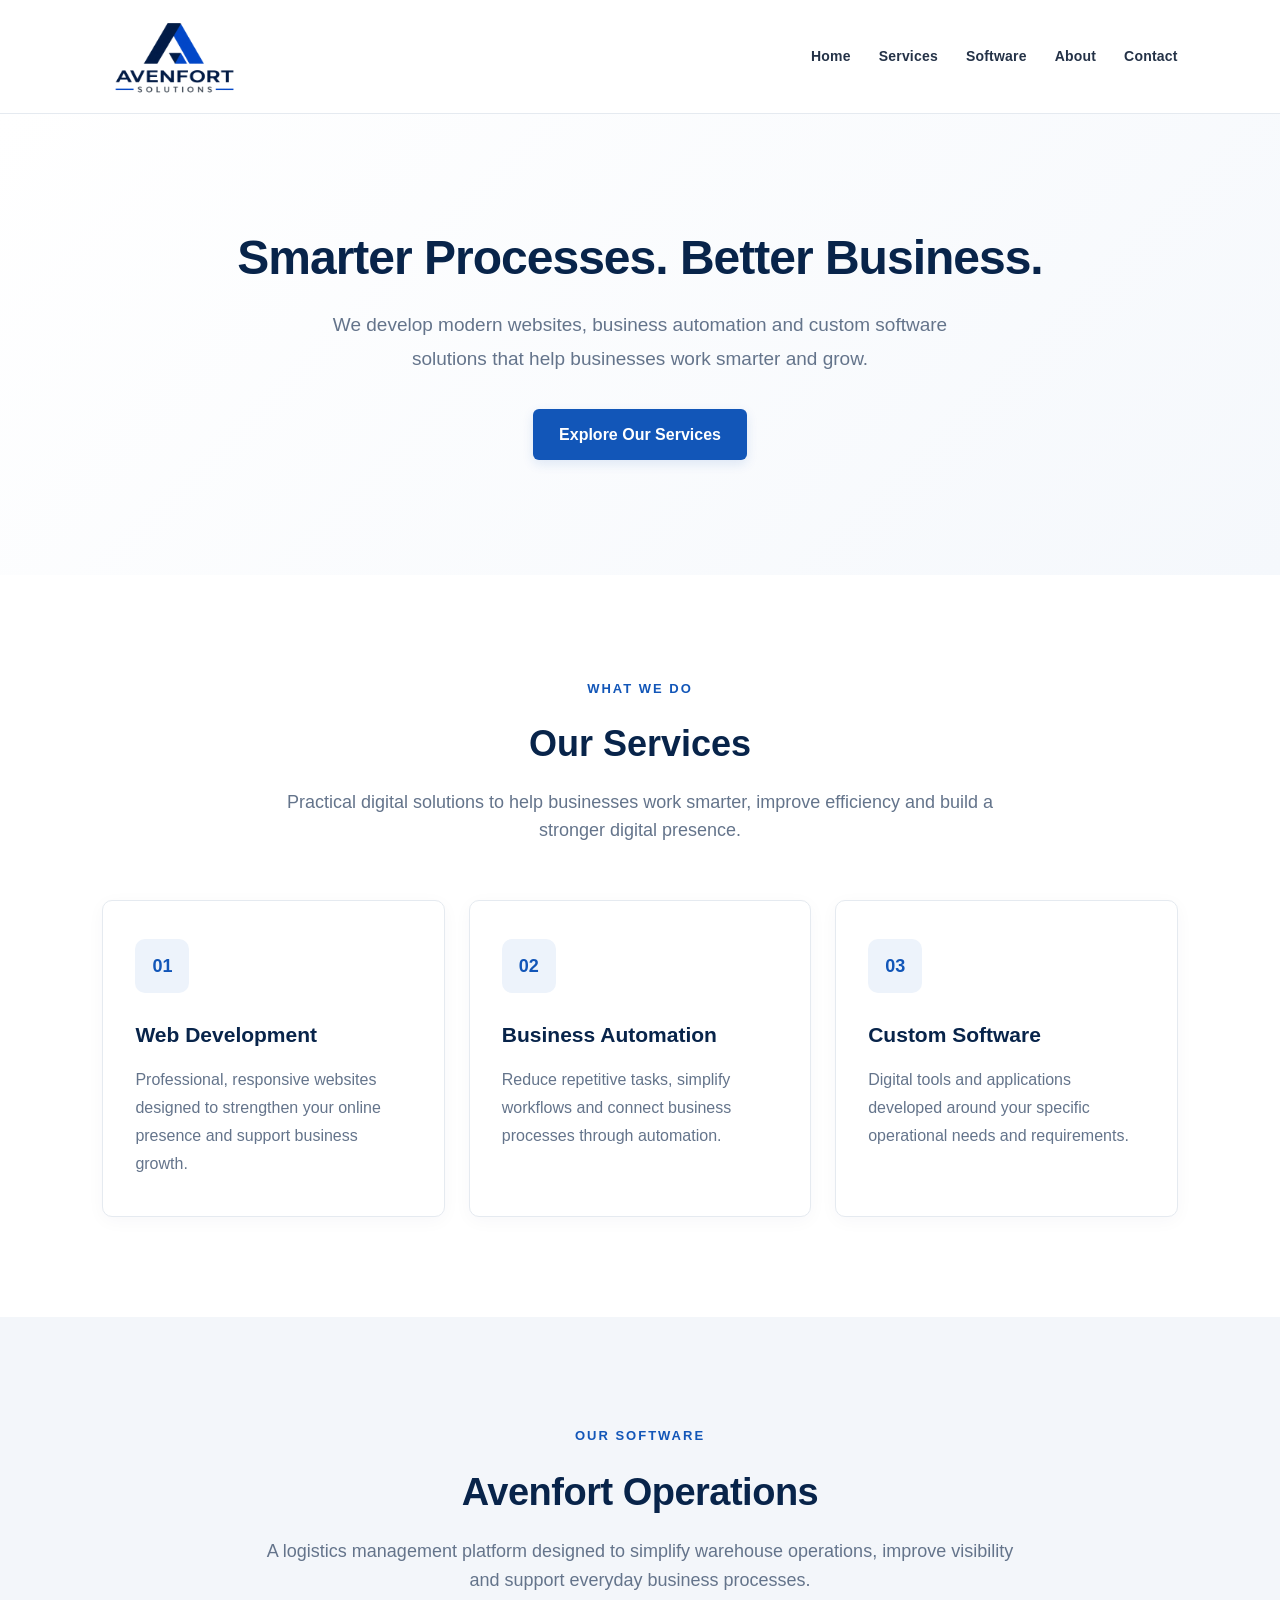
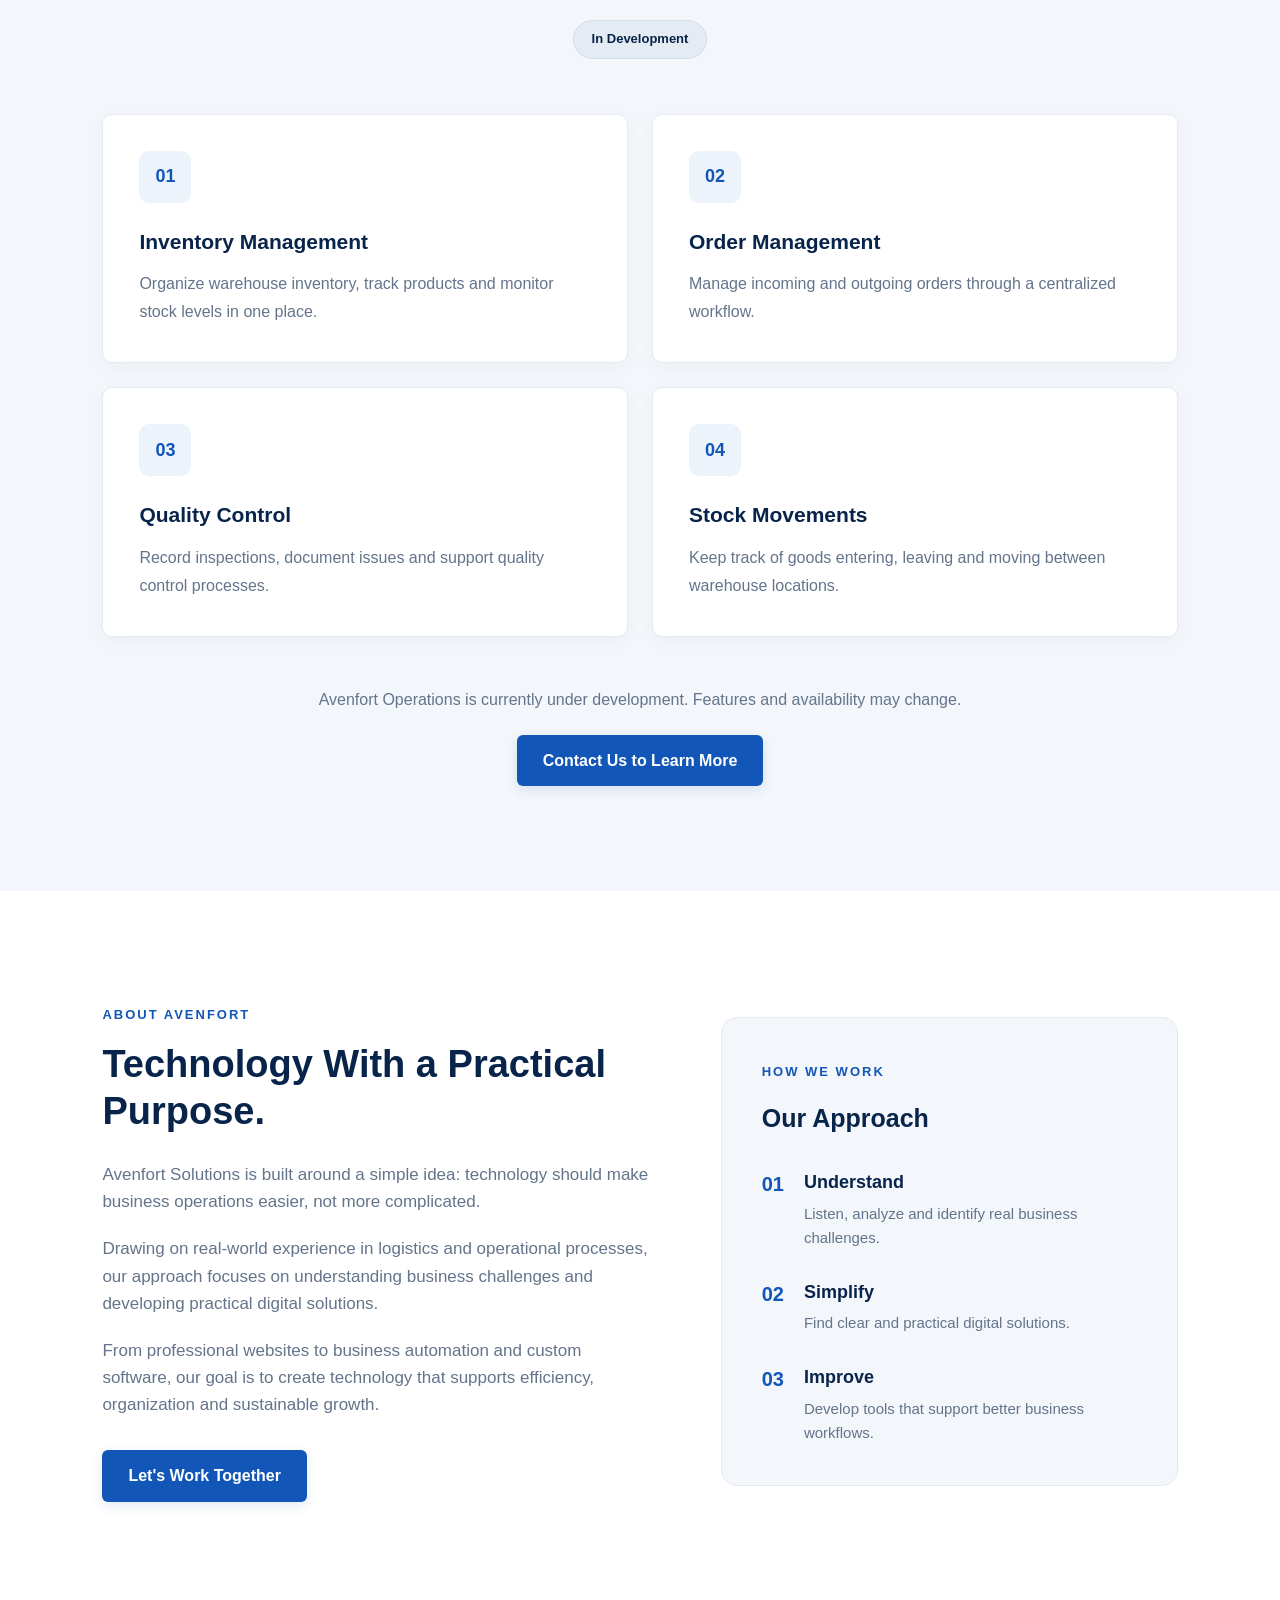
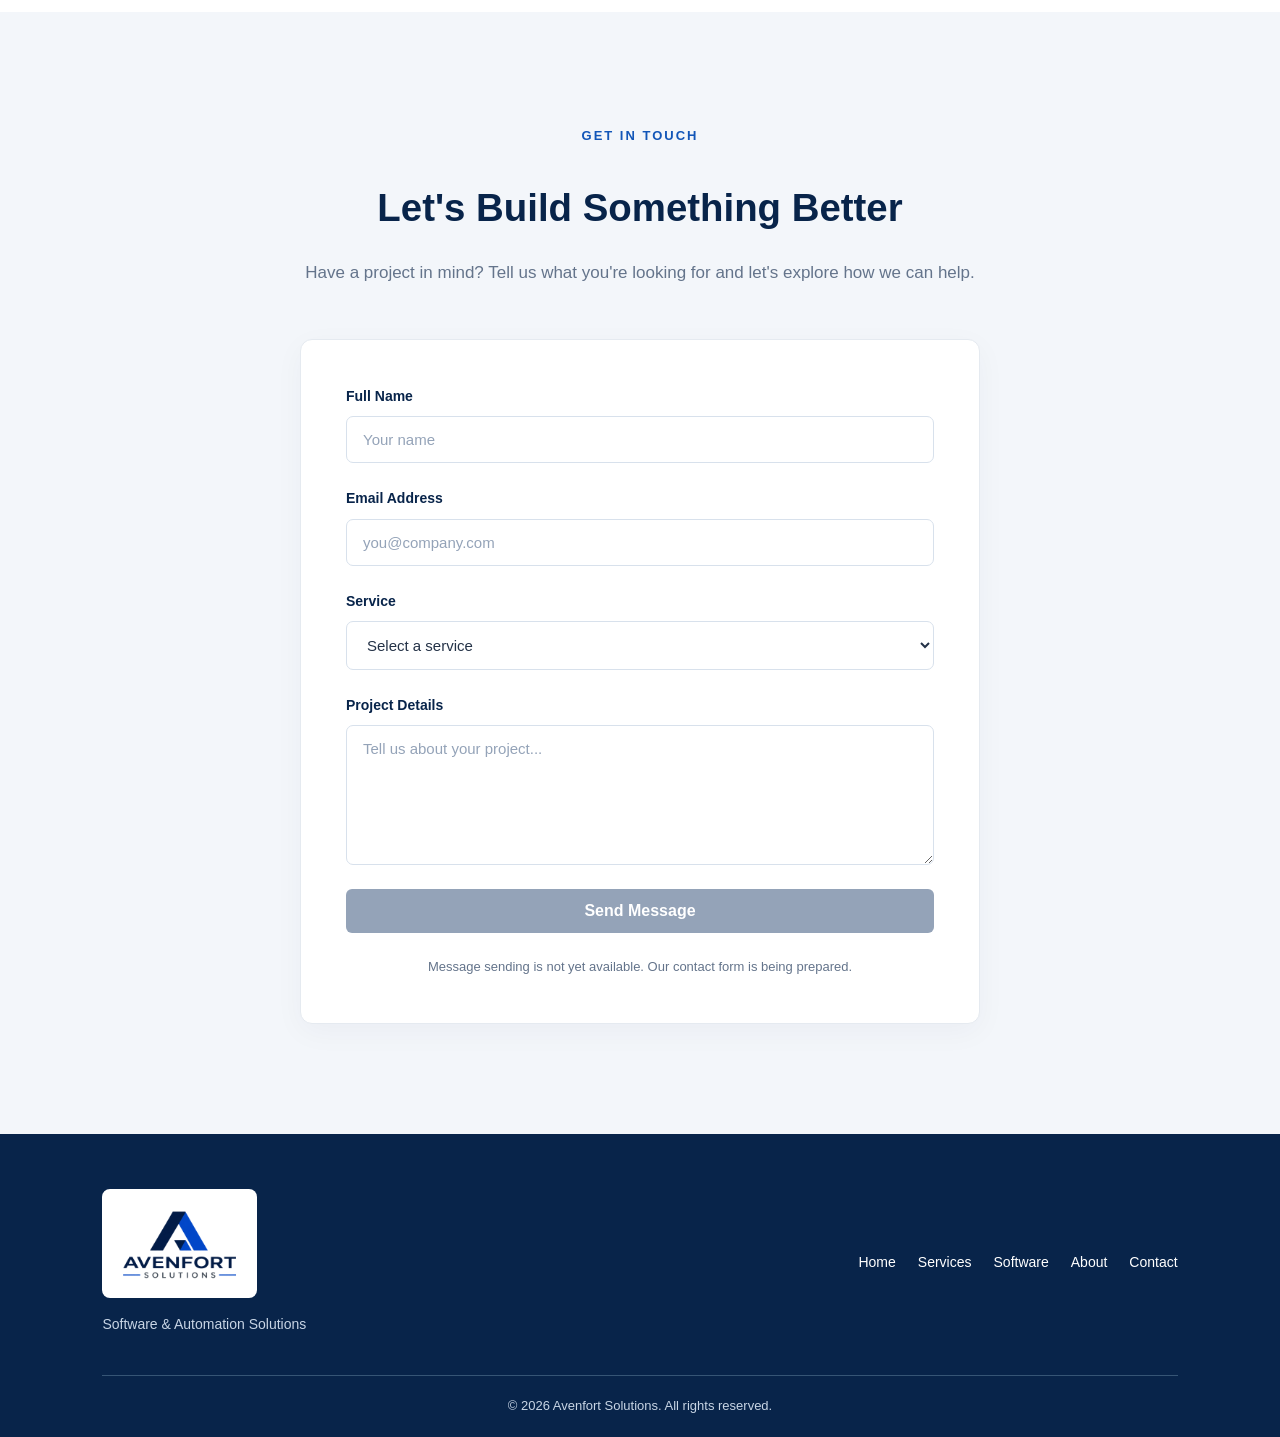
==== index.html @ 1267b296 "Add files via upload" ====
<!DOCTYPE html>
<html lang="en">

<head>
    <meta charset="UTF-8">
    <meta name="viewport" content="width=device-width, initial-scale=1.0">

    <meta name="description"
        content="Avenfort Solutions provides professional web development, business automation and custom software solutions to help businesses improve efficiency and grow.">

    <title>Avenfort Solutions | Web Development & Automation</title>

    <!-- SOCIAL MEDIA PREVIEW -->

    <meta property="og:type" content="website">

    <meta property="og:title" content="Avenfort Solutions | Web Development & Automation">

    <meta property="og:description"
        content="Professional web development, business automation and custom software solutions to help businesses work smarter and grow.">

    <meta property="og:url" content="https://avenforts.nl/">

    <meta property="og:site_name" content="Avenfort Solutions">
    <meta property="og:image" content="https://avenforts.nl/assets/social-preview.png">

    <meta property="og:image:width" content="1200">
    <meta property="og:image:height" content="630">
    <meta property="og:image:alt" content="Avenfort Solutions - Smarter Processes. Better Business.">

    <link rel="stylesheet" href="style.css">
    <link rel="icon" type="image/png" href="assets/logo.png">
</head>

<body>

    <!-- HEADER -->
    <header>

        <a href="#home" class="logo-link" aria-label="Avenfort Solutions - Home">
            <img src="assets/logo.png" alt="Avenfort Solutions Logo" class="logo-img">
        </a>

        <button class="menu-toggle" type="button" aria-label="Open navigation menu" aria-expanded="false"
            aria-controls="main-navigation">
            <span></span>
            <span></span>
            <span></span>
        </button>

        <nav id="main-navigation" aria-label="Main navigation">
            <a href="#home">Home</a>
            <a href="#services">Services</a>
            <a href="#software">Software</a>
            <a href="#about">About</a>
            <a href="#contact">Contact</a>
        </nav>

    </header>



    <main>

        <!-- HOME -->
        <section class="hero" id="home">

            <h1>Smarter Processes. Better Business.</h1>

            <p>
                We develop modern websites, business automation
                and custom software solutions that help
                businesses work smarter and grow.
            </p>

            <a href="#services" class="btn">
                Explore Our Services
            </a>

        </section>


        <!-- SERVICES -->
        <section class="services" id="services">

            <div class="section-heading">

                <span class="section-label">
                    WHAT WE DO
                </span>

                <h2>Our Services</h2>

                <p>
                    Practical digital solutions to help
                    businesses work smarter, improve efficiency
                    and build a stronger digital presence.
                </p>

            </div>


            <div class="services-container">

                <!-- WEB DEVELOPMENT -->
                <div class="service-card">

                    <div class="service-icon">
                        <span>01</span>
                    </div>

                    <h3>Web Development</h3>

                    <p>
                        Professional, responsive websites
                        designed to strengthen your online
                        presence and support business growth.
                    </p>

                </div>


                <!-- BUSINESS AUTOMATION -->
                <div class="service-card">

                    <div class="service-icon">
                        <span>02</span>
                    </div>

                    <h3>Business Automation</h3>

                    <p>
                        Reduce repetitive tasks, simplify
                        workflows and connect business
                        processes through automation.
                    </p>

                </div>


                <!-- CUSTOM SOFTWARE -->
                <div class="service-card">

                    <div class="service-icon">
                        <span>03</span>
                    </div>

                    <h3>Custom Software</h3>

                    <p>
                        Digital tools and applications
                        developed around your specific
                        operational needs and requirements.
                    </p>

                </div>

            </div>

        </section>


        <!-- SOFTWARE -->
        <section class="software" id="software">

            <div class="section-heading">

                <span class="section-label">
                    OUR SOFTWARE
                </span>

                <h2>Avenfort Operations</h2>

                <p>
                    A logistics management platform
                    designed to simplify warehouse operations,
                    improve visibility and support
                    everyday business processes.
                </p>

                <span class="development-badge">
                    In Development
                </span>

            </div>


            <div class="software-grid">

                <!-- INVENTORY MANAGEMENT -->
                <div class="software-card">

                    <div class="software-icon">
                        <span>01</span>
                    </div>

                    <h3>Inventory Management</h3>

                    <p>
                        Organize warehouse inventory,
                        track products and monitor
                        stock levels in one place.
                    </p>

                </div>


                <!-- ORDER MANAGEMENT -->
                <div class="software-card">

                    <div class="software-icon">
                        <span>02</span>
                    </div>

                    <h3>Order Management</h3>

                    <p>
                        Manage incoming and outgoing
                        orders through a centralized
                        workflow.
                    </p>

                </div>


                <!-- QUALITY CONTROL -->
                <div class="software-card">

                    <div class="software-icon">
                        <span>03</span>
                    </div>

                    <h3>Quality Control</h3>

                    <p>
                        Record inspections,
                        document issues and support
                        quality control processes.
                    </p>

                </div>


                <!-- STOCK MOVEMENTS -->
                <div class="software-card">

                    <div class="software-icon">
                        <span>04</span>
                    </div>

                    <h3>Stock Movements</h3>

                    <p>
                        Keep track of goods entering,
                        leaving and moving between
                        warehouse locations.
                    </p>

                </div>

            </div>


            <div class="software-action">

                <p>
                    Avenfort Operations is currently
                    under development.
                    Features and availability may change.
                </p>

                <a href="#contact" class="btn">
                    Contact Us to Learn More
                </a>

            </div>

        </section>


        <!-- ABOUT US -->
        <section class="about" id="about">

            <div class="about-container">

                <div class="about-content">

                    <span class="section-label">
                        ABOUT AVENFORT
                    </span>

                    <h2>
                        Technology With a Practical Purpose.
                    </h2>

                    <p>
                        Avenfort Solutions is built around
                        a simple idea: technology should make
                        business operations easier, not
                        more complicated.
                    </p>

                    <p>
                        Drawing on real-world experience
                        in logistics and operational processes,
                        our approach focuses on understanding
                        business challenges and developing
                        practical digital solutions.
                    </p>

                    <p>
                        From professional websites to
                        business automation and custom
                        software, our goal is to create
                        technology that supports efficiency,
                        organization and sustainable growth.
                    </p>

                    <a href="#contact" class="btn">
                        Let's Work Together
                    </a>

                </div>


                <div class="about-highlight">

                    <span class="section-label">
                        HOW WE WORK
                    </span>

                    <h3>Our Approach</h3>


                    <!-- UNDERSTAND -->
                    <div class="about-feature">

                        <span>01</span>

                        <div>
                            <h4>Understand</h4>

                            <p>
                                Listen, analyze and identify
                                real business challenges.
                            </p>
                        </div>

                    </div>


                    <!-- SIMPLIFY -->
                    <div class="about-feature">

                        <span>02</span>

                        <div>
                            <h4>Simplify</h4>

                            <p>
                                Find clear and practical
                                digital solutions.
                            </p>
                        </div>

                    </div>


                    <!-- IMPROVE -->
                    <div class="about-feature">

                        <span>03</span>

                        <div>
                            <h4>Improve</h4>

                            <p>
                                Develop tools that support
                                better business workflows.
                            </p>
                        </div>

                    </div>

                </div>

            </div>

        </section>


        <!-- CONTACT -->
        <section class="contact" id="contact">

            <div class="contact-container">

                <div class="section-heading">

                    <span class="section-label">
                        GET IN TOUCH
                    </span>

                    <h2>Let's Build Something Better</h2>

                    <p>
                        Have a project in mind?
                        Tell us what you're looking for
                        and let's explore how we can help.
                    </p>

                </div>

                <div class="contact-form-wrapper">

                    <form class="contact-form">

                        <div class="form-group">

                            <label for="full-name">
                                Full Name
                            </label>

                            <input type="text" id="full-name" name="name" placeholder="Your name" autocomplete="name"
                                required>

                        </div>

                        <div class="form-group">

                            <label for="email">
                                Email Address
                            </label>

                            <input type="email" id="email" name="email" placeholder="you@company.com"
                                autocomplete="email" required>

                        </div>

                        <div class="form-group">

                            <label for="service">
                                Service
                            </label>

                            <select id="service" name="service" required>

                                <option value="" disabled selected>
                                    Select a service
                                </option>

                                <option value="Web Development">
                                    Web Development
                                </option>

                                <option value="Business Automation">
                                    Business Automation
                                </option>

                                <option value="Custom Software">
                                    Custom Software
                                </option>

                                <option value="Avenfort Operations">
                                    Avenfort Operations
                                </option>

                                <option value="Other">
                                    Other
                                </option>

                            </select>

                        </div>

                        <div class="form-group">

                            <label for="message">
                                Project Details
                            </label>

                            <textarea id="message" name="message" rows="6" placeholder="Tell us about your project..."
                                required></textarea>

                        </div>

                        <!-- ENABLE AFTER CONNECTING FORM SERVICE -->
                        <button type="submit" class="btn contact-submit" disabled>
                            Send Message
                        </button>

                        <p class="form-notice">
                            Message sending is not yet available.
                            Our contact form is being prepared.
                        </p>

                    </form>

                </div>

            </div>

        </section>


    </main>


    <!-- FOOTER -->
    <footer>

        <div class="footer-container">

            <div class="footer-brand">

                <img src="assets/logo.png" alt="Avenfort Solutions" class="footer-logo">

                <p>
                    Software & Automation Solutions
                </p>

            </div>


            <div class="footer-links">

                <a href="#home">Home</a>
                <a href="#services">Services</a>
                <a href="#software">Software</a>
                <a href="#about">About</a>
                <a href="#contact">Contact</a>

            </div>

        </div>


        <div class="footer-bottom">

            <p>
                &copy; 2026 Avenfort Solutions.
                All rights reserved.
            </p>

        </div>

    </footer>
    <script>
        // Select the mobile menu button and navigation
        const menuToggle = document.querySelector(".menu-toggle");
        const navigation = document.querySelector("#main-navigation");

        // Open and close the mobile menu
        menuToggle.addEventListener("click", function () {
            const isOpen = navigation.classList.toggle("active");

            menuToggle.setAttribute("aria-expanded", isOpen);
            menuToggle.setAttribute(
                "aria-label",
                isOpen ? "Close navigation menu" : "Open navigation menu"
            );
        });

        // Close the menu when clicking a navigation link
        const navLinks = navigation.querySelectorAll("a");

        navLinks.forEach(function (link) {
            link.addEventListener("click", function () {
                navigation.classList.remove("active");
                menuToggle.setAttribute("aria-expanded", "false");
                menuToggle.setAttribute("aria-label", "Open navigation menu");
            });
        });
    </script>

</body>

</html>
---- style.css ----
/* ==========================================
   AVENFORT SOLUTIONS
   Corporate Website Stylesheet
========================================== */

/* 1. GENERAL */

:root {
    --navy: #08244a;
    --blue: #1256b8;
    --blue-hover: #0c438f;
    --text: #243247;
    --muted: #64748b;
    --light: #f3f6fa;
    --border: #e5eaf0;
    --white: #ffffff;
}

* {
    margin: 0;
    padding: 0;
    box-sizing: border-box;
}

html {
    scroll-behavior: smooth;
}

body {
    font-family: Arial, Helvetica, sans-serif;
    background-color: var(--white);
    color: var(--text);
    line-height: 1.6;
}

a:focus-visible,
button:focus-visible {
    outline: 3px solid var(--blue);
    outline-offset: 4px;
}

/* 2. HEADER */

header {
    display: flex;
    justify-content: space-between;
    align-items: center;
    gap: 32px;
    padding: 8px 8%;
    background-color: var(--white);
    border-bottom: 1px solid var(--border);
}

.logo-link {
    display: flex;
    align-items: center;
    flex-shrink: 0;
}

.logo-img {
    display: block;
    width: 145px;
    max-width: 100%;
    height: auto;
    object-fit: contain;
}

/* 3. NAVIGATION */

nav {
    display: flex;
    align-items: center;
    justify-content: flex-end;
    flex-wrap: wrap;
    gap: 28px;
}

nav a {
    color: var(--text);
    text-decoration: none;
    font-size: 14px;
    font-weight: 600;
    letter-spacing: 0.2px;
    transition: color 0.2s;
}

nav a:hover {
    color: var(--blue);
}

/* 4. HERO */

.hero {
    padding: 115px 8%;
    background: linear-gradient(135deg,
            #ffffff 0%,
            #f5f8fc 100%);
    text-align: center;
}

.hero h1 {
    color: var(--navy);
    font-size: clamp(32px, 4vw, 48px);
    font-weight: 700;
    letter-spacing: -1px;
    line-height: 1.2;
    margin-bottom: 22px;
}

.hero p {
    color: var(--muted);
    font-size: 19px;
    line-height: 1.8;
    max-width: 650px;
    margin: 0 auto 32px;
}

/* 5. BUTTONS */

.btn {
    display: inline-block;
    padding: 13px 26px;
    background-color: var(--blue);
    color: var(--white);
    text-decoration: none;
    border-radius: 6px;
    font-weight: bold;
    box-shadow: 0 4px 12px rgba(18, 86, 184, 0.12);
    transition:
        background-color 0.3s,
        transform 0.3s;
}

.btn:hover {
    background-color: var(--blue-hover);
    transform: translateY(-2px);
}

/* 6. SHARED SECTION HEADINGS */

.section-heading {
    text-align: center;
    margin-bottom: 50px;
}

.section-heading h2 {
    color: var(--navy);
    font-size: 36px;
    margin-bottom: 15px;
}

.section-heading p {
    color: var(--muted);
    font-size: 18px;
    max-width: 750px;
    margin: 0 auto;
}

.section-label {
    display: inline-block;
    color: var(--blue);
    font-size: 13px;
    font-weight: bold;
    letter-spacing: 2px;
    margin-bottom: 15px;
}

/* 7. SERVICES */

.services {
    padding: 100px 8%;
    background-color: var(--white);
}

.services .section-heading {
    max-width: 760px;
    margin: 0 auto 55px;
}

.services-container {
    display: grid;
    grid-template-columns: repeat(3, minmax(0, 1fr));
    gap: 24px;
    max-width: 1200px;
    margin: 0 auto;
}

.service-card {
    padding: 38px 32px;
    background-color: var(--white);
    border: 1px solid var(--border);
    border-radius: 10px;
    box-shadow: 0 4px 18px rgba(8, 36, 74, 0.035);
    transition:
        border-color 0.3s,
        box-shadow 0.3s,
        transform 0.3s;
}

.service-card:hover {
    transform: translateY(-5px);
    border-color: #c7d8ef;
    box-shadow: 0 14px 30px rgba(8, 36, 74, 0.08);
}

.service-icon {
    display: flex;
    align-items: center;
    justify-content: center;
    width: 54px;
    height: 54px;
    background-color: #edf3fb;
    border-radius: 10px;
    margin-bottom: 25px;
}

.service-icon span {
    color: var(--blue);
    font-size: 18px;
    font-weight: 700;
}

.service-card h3 {
    color: var(--navy);
    font-size: 21px;
    margin-bottom: 14px;
}

.service-card p {
    color: var(--muted);
    font-size: 16px;
    line-height: 1.75;
}

/* 8. AVENFORT OPERATIONS */

.software {
    padding: 105px 8%;
    background-color: var(--light);
}

.software .section-heading {
    max-width: 800px;
    margin: 0 auto 55px;
}

.software .section-heading h2 {
    color: var(--navy);
    font-size: 38px;
    letter-spacing: -0.5px;
}

.development-badge {
    display: inline-block;
    margin-top: 25px;
    padding: 8px 18px;
    background-color: #e4ebf3;
    color: var(--navy);
    border: 1px solid #d2dfed;
    border-radius: 30px;
    font-size: 13px;
    font-weight: 600;
}

.software-grid {
    display: grid;
    grid-template-columns: repeat(2, minmax(0, 1fr));
    gap: 24px;
    max-width: 1100px;
    margin: 0 auto;
}

.software-card {
    padding: 36px;
    background-color: var(--white);
    border: 1px solid var(--border);
    border-radius: 10px;
    box-shadow: 0 4px 18px rgba(8, 36, 74, 0.035);
    transition:
        transform 0.3s,
        border-color 0.3s,
        box-shadow 0.3s;
}

.software-card:hover {
    transform: translateY(-5px);
    border-color: #c7d8ef;
    box-shadow: 0 14px 30px rgba(8, 36, 74, 0.08);
}

.software-icon {
    display: flex;
    align-items: center;
    justify-content: center;
    width: 52px;
    height: 52px;
    background-color: #edf3fb;
    border-radius: 10px;
    margin-bottom: 22px;
}

.software-icon span {
    color: var(--blue);
    font-size: 18px;
    font-weight: 700;
}

.software-card h3 {
    color: var(--navy);
    font-size: 21px;
    margin-bottom: 12px;
}

.software-card p {
    color: var(--muted);
    font-size: 16px;
    line-height: 1.75;
}

.software-action {
    text-align: center;
    max-width: 650px;
    margin: 50px auto 0;
}

.software-action p {
    color: var(--muted);
    font-size: 16px;
    margin-bottom: 22px;
}

/* 9. ABOUT US */

.about {
    padding: 110px 8%;
    background-color: var(--white);
}

.about-container {
    display: grid;
    grid-template-columns: 1.2fr 1fr;
    align-items: center;
    gap: 70px;
    max-width: 1200px;
    margin: 0 auto;
}

.about-content h2 {
    color: var(--navy);
    font-size: 38px;
    line-height: 1.25;
    margin-bottom: 25px;
}

.about-content p {
    color: var(--muted);
    font-size: 17px;
    margin-bottom: 20px;
}

.about-content .btn {
    margin-top: 12px;
}

.about-highlight {
    padding: 40px;
    background-color: var(--light);
    border: 1px solid var(--border);
    border-radius: 16px;
}

.about-highlight h3 {
    color: var(--navy);
    font-size: 25px;
    margin-bottom: 30px;
}

.about-feature {
    display: flex;
    gap: 20px;
    margin-bottom: 28px;
}

.about-feature:last-child {
    margin-bottom: 0;
}

.about-feature span {
    color: var(--blue);
    font-size: 20px;
    font-weight: bold;
}

.about-feature h4 {
    color: var(--navy);
    font-size: 18px;
    margin-bottom: 5px;
}

.about-feature p {
    color: var(--muted);
    font-size: 15px;
}

/* 10. CONTACT */

.contact {
    padding: 110px 8%;
    background-color: var(--light);
    text-align: center;
}

.contact-container {
    max-width: 1100px;
    margin: 0 auto;
}

.contact .section-heading {
    max-width: 720px;
    margin: 0 auto 50px;
}

.contact .section-heading h2 {
    color: var(--navy);
    font-size: clamp(30px, 3vw, 42px);
    margin: 15px 0 20px;
}

.contact .section-heading p {
    color: var(--muted);
    font-size: 17px;
    line-height: 1.8;
}

.contact-form-wrapper {
    max-width: 680px;
    margin: 0 auto;
    padding: 45px;
    background-color: var(--white);
    border: 1px solid var(--border);
    border-radius: 12px;
    box-shadow: 0 8px 30px rgba(8, 36, 74, 0.04);
    text-align: left;
}

.contact-form {
    display: flex;
    flex-direction: column;
    gap: 24px;
}

.form-group {
    display: flex;
    flex-direction: column;
    gap: 9px;
}

.form-group label {
    color: var(--navy);
    font-size: 14px;
    font-weight: 600;
}

.form-group input,
.form-group select,
.form-group textarea {
    width: 100%;
    padding: 14px 16px;
    border: 1px solid #d8e1ec;
    border-radius: 7px;
    background-color: var(--white);
    color: var(--text);
    font-family: inherit;
    font-size: 15px;
    transition: border-color 0.2s;
}

.form-group textarea {
    resize: vertical;
    min-height: 140px;
}

.form-group input:focus,
.form-group select:focus,
.form-group textarea:focus {
    outline: 2px solid var(--blue);
    outline-offset: 2px;
    border-color: var(--blue);
}

.form-group input::placeholder,
.form-group textarea::placeholder {
    color: #94a3b8;
}

.contact-submit {
    width: 100%;
    border: none;
    font-family: inherit;
    font-size: 16px;
    cursor: pointer;
}

.contact-submit:disabled {
    background-color: #94a3b8;
    box-shadow: none;
    cursor: not-allowed;
    transform: none;
}

.contact .form-notice {
    text-align: center;
    color: var(--muted);
    font-size: 13px;
    line-height: 1.6;
    margin-bottom: 0;
}

/* 11. FOOTER */

footer {
    padding: 55px 8% 20px;
    background-color: var(--navy);
    color: var(--white);
}

.footer-container {
    display: flex;
    justify-content: space-between;
    align-items: center;
    gap: 30px;
    padding-bottom: 40px;
}

.footer-logo {
    display: block;
    width: 155px;
    max-width: 100%;
    height: auto;
    object-fit: contain;
    background-color: var(--white);
    border-radius: 8px;
    padding: 8px;
    margin-bottom: 15px;
}

.footer-brand p {
    color: #c8d5e5;
    font-size: 14px;
}

.footer-links {
    display: flex;
    flex-wrap: wrap;
    gap: 22px;
}

.footer-links a {
    color: var(--white);
    text-decoration: none;
    font-size: 14px;
}

.footer-links a:hover {
    color: #91c7ff;
}

.footer-bottom {
    border-top: 1px solid #365575;
    padding-top: 20px;
    text-align: center;
}

.footer-bottom p {
    color: #c8d5e5;
    font-size: 13px;
}

/* 12. RESPONSIVE - TABLETS */

@media (max-width: 900px) {

    .services-container {
        grid-template-columns: 1fr;
    }

    .about-container {
        grid-template-columns: 1fr;
        gap: 35px;
    }

    header {
        padding-left: 5%;
        padding-right: 5%;
    }

    nav {
        gap: 16px;
    }
}

/* 13. RESPONSIVE - MOBILE */

@media (max-width: 768px) {

    header {
        flex-direction: column;
        gap: 14px;
        padding: 16px 6%;
    }

    .logo-img {
        width: 140px;
    }

    nav {
        flex-wrap: wrap;
        justify-content: center;
        gap: 12px 18px;
    }

    nav a {
        font-size: 14px;
    }

    .hero {
        padding: 75px 6%;
    }

    .hero p {
        font-size: 17px;
    }

    .services,
    .software,
    .about,
    .contact {
        padding: 75px 6%;
    }

    .section-heading h2,
    .about-content h2 {
        font-size: 28px;
    }

    .software .section-heading h2 {
        font-size: 29px;
    }

    .software-grid {
        grid-template-columns: 1fr;
    }

    .service-card {
        padding: 30px 25px;
    }

    .software-card {
        padding: 28px;
    }

    .about-highlight {
        padding: 25px;
    }

    .contact-form-wrapper {
        padding: 28px 22px;
    }

    .footer-container {
        flex-direction: column;
        align-items: flex-start;
    }

    .footer-links {
        gap: 15px;
    }
}

/* 14. SMALL MOBILE */

@media (max-width: 420px) {

    .hero h1 {
        font-size: 30px;
    }

    .nav {
        gap: 10px 14px;
    }
}

/* 15. ACCESSIBILITY */

@media (prefers-reduced-motion: reduce) {

    html {
        scroll-behavior: auto;
    }

    .btn,
    .service-card,
    .software-card {
        transition: none;
    }
}

/* MOBILE NAVIGATION */

.menu-toggle {
    display: none;
    background: none;
    border: none;
    cursor: pointer;
    padding: 10px;
}

.menu-toggle span {
    display: block;
    width: 25px;
    height: 3px;
    background-color: var(--navy);
    margin: 5px 0;
    border-radius: 3px;
    transition: 0.3s;
}

@media (max-width: 768px) {

    header {
        flex-direction: row;
        flex-wrap: wrap;
        justify-content: space-between;
    }

    .menu-toggle {
        display: block;
    }

    header nav {
        display: none;
        width: 100%;
        flex-direction: column;
        align-items: stretch;
        gap: 0;
    }

    header nav.active {
        display: flex;
    }

    header nav a {
        padding: 14px 10px;
        border-top: 1px solid var(--border);
    }
}

/* MOBILE SECTION TEXT IMPROVEMENTS */

@media (max-width: 768px) {

    .section-heading p {
        font-size: 16px;
        line-height: 1.7;
        padding: 0 12px;
    }

    .section-heading {
        margin-bottom: 35px;
    }

}
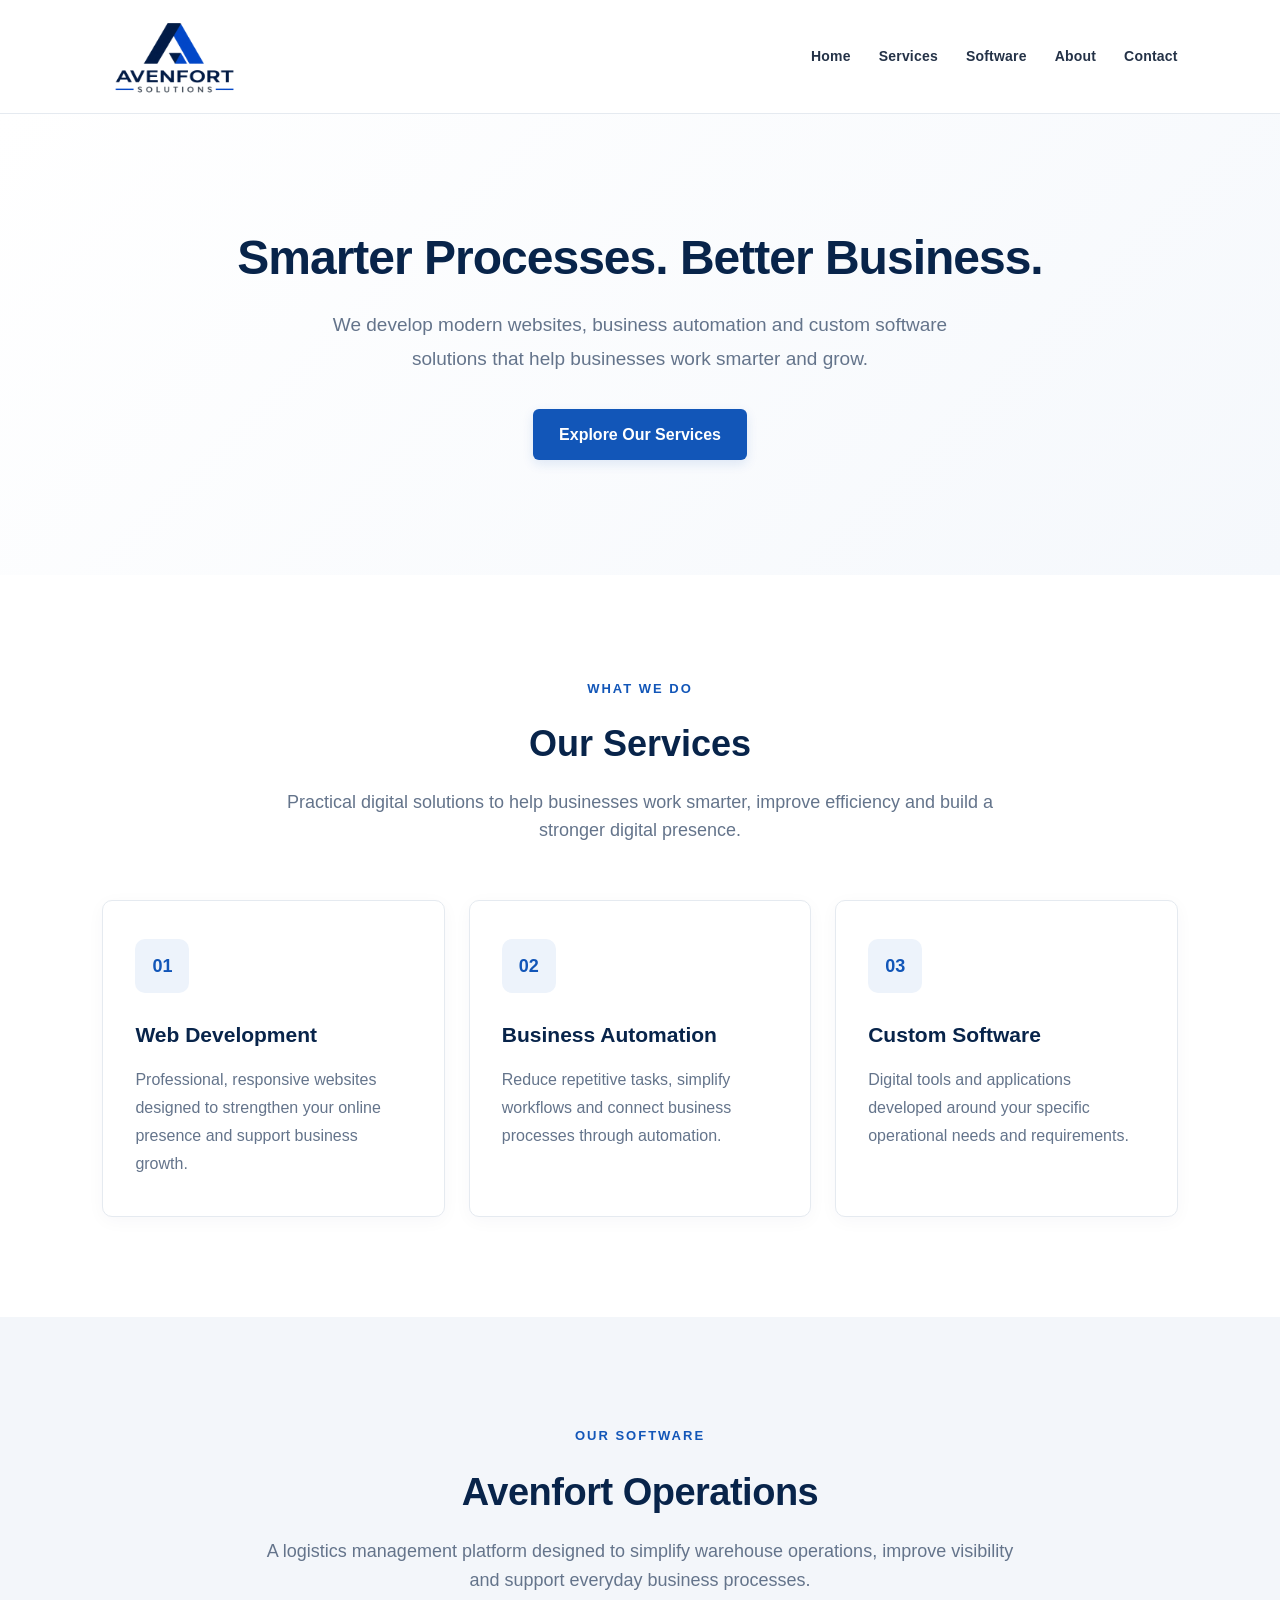
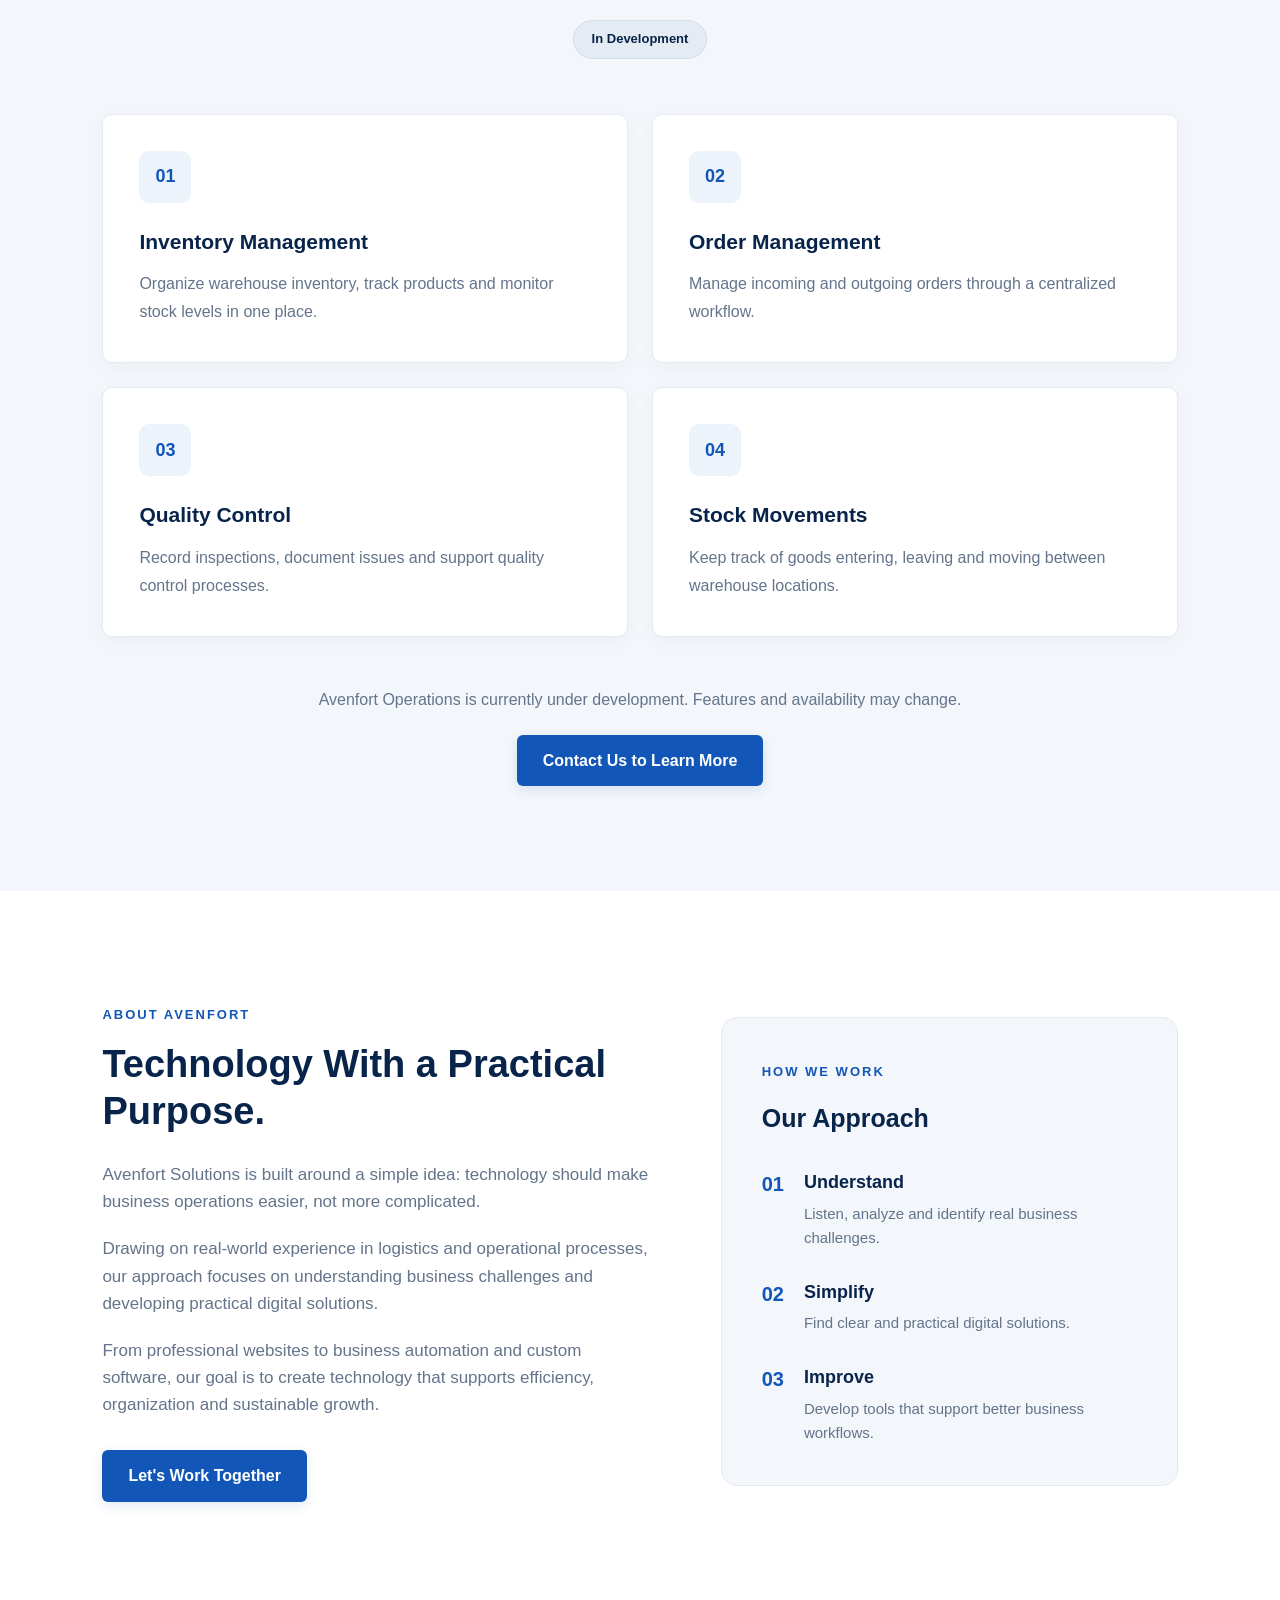
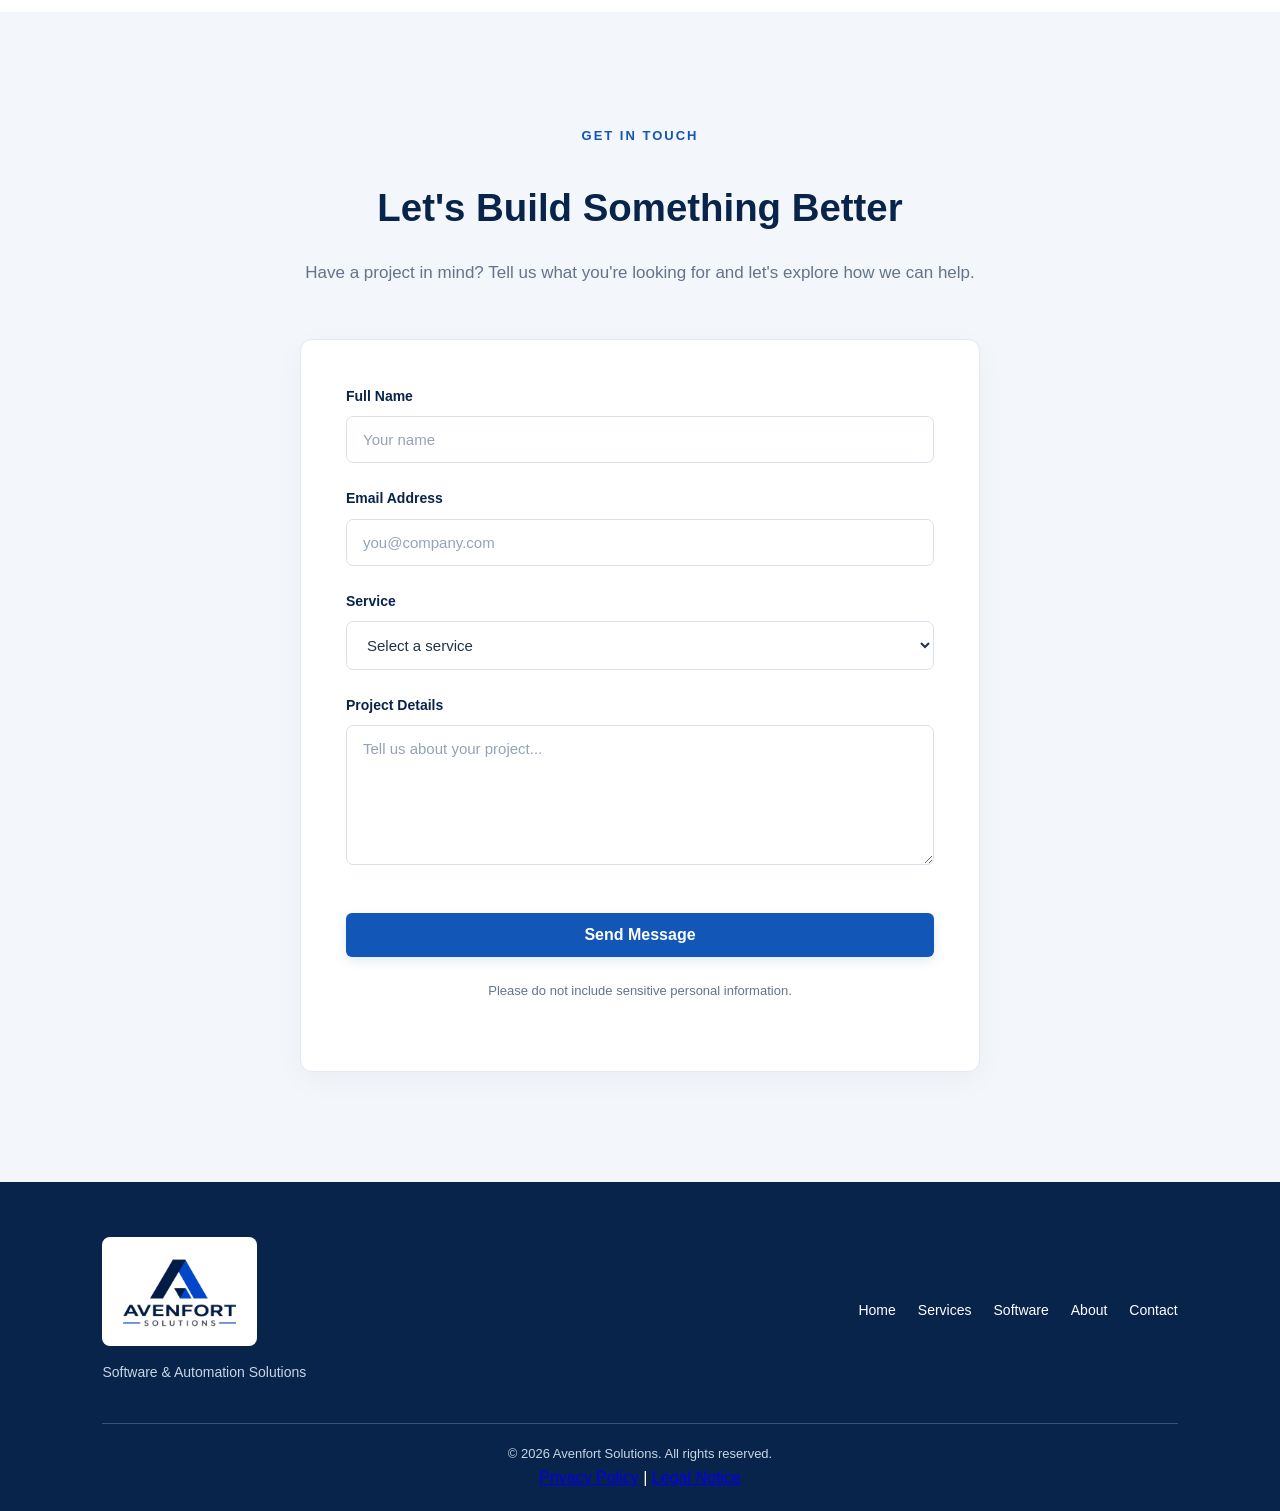
==== commit 395377b8: "Fix HTML structure and add Cloudflare Turnstile" ====
--- a/index.html
+++ b/index.html
@@ -19,10 +19,10 @@
     <meta property="og:description"
         content="Professional web development, business automation and custom software solutions to help businesses work smarter and grow.">
 
-    <meta property="og:url" content="https://avenforts.nl/">
+    <meta property="og:url" content="https://avenfort.nl/">
 
     <meta property="og:site_name" content="Avenfort Solutions">
-    <meta property="og:image" content="https://avenforts.nl/assets/social-preview.png">
+    <meta property="og:image" content="https://avenfort.nl/assets/social-preview.png">
 
     <meta property="og:image:width" content="1200">
     <meta property="og:image:height" content="630">
@@ -30,6 +30,9 @@
 
     <link rel="stylesheet" href="style.css">
     <link rel="icon" type="image/png" href="assets/logo.png">
+    <!-- Cloudflare Turnstile -->
+    <script src="https://challenges.cloudflare.com/turnstile/v0/api.js" async defer></script>
+
 </head>
 
 <body>
@@ -412,7 +415,8 @@
 
                 <div class="contact-form-wrapper">
 
-                    <form class="contact-form">
+                    <form class="contact-form" action="https://formspree.io/f/xdegyrql" method="POST">
+
 
                         <div class="form-group">
 
@@ -482,15 +486,18 @@
                                 required></textarea>
 
                         </div>
+                        <!-- Cloudflare Turnstile verification -->
+                        <div class="cf-turnstile" data-sitekey="0x4AAAAAAGSRZhjau2yu7mn4">
+                        </div>
 
                         <!-- ENABLE AFTER CONNECTING FORM SERVICE -->
-                        <button type="submit" class="btn contact-submit" disabled>
+                        <button type="submit" class="btn contact-submit">
                             Send Message
                         </button>
 
+
                         <p class="form-notice">
-                            Message sending is not yet available.
-                            Our contact form is being prepared.
+                            Please do not include sensitive personal information.
                         </p>
 
                     </form>
@@ -541,7 +548,14 @@
                 All rights reserved.
             </p>
 
+            <div class="footer-legal">
+                <a href="privacy.html">Privacy Policy</a>
+                <span>|</span>
+                <a href="legal.html">Legal Notice</a>
+            </div>
+
         </div>
+
 
     </footer>
     <script>
@@ -571,7 +585,71 @@
             });
         });
     </script>
+    <script>
+        const contactForm = document.querySelector(".contact-form");
+        const submitButton = contactForm.querySelector(".contact-submit");
+
+        const formStatus = document.createElement("div");
+        formStatus.className = "form-status";
+        formStatus.setAttribute("role", "status");
+        contactForm.appendChild(formStatus);
+
+        contactForm.addEventListener("submit", async function (event) {
+            event.preventDefault();
+
+            if (submitButton.disabled) return;
+
+            formStatus.textContent = "";
+            formStatus.className = "form-status";
+
+            const formData = new FormData(contactForm);
+            const token = formData.get("cf-turnstile-response");
+
+            if (!token) {
+                formStatus.classList.add("error");
+                formStatus.textContent =
+                    "Security verification is not ready. Please wait and try again.";
+                return;
+            }
+
+            submitButton.disabled = true;
+            submitButton.textContent = "Sending...";
+
+            try {
+                const response = await fetch(contactForm.action, {
+                    method: "POST",
+                    body: formData,
+                    headers: {
+                        "Accept": "application/json"
+                    }
+                });
+
+                if (response.ok) {
+                    contactForm.reset();
+
+                    formStatus.classList.add("success");
+                    formStatus.textContent =
+                        "Message sent successfully! Thank you for contacting Avenfort Solutions. We will get back to you as soon as possible.";
+                } else {
+                    throw new Error("Submission failed");
+                }
+
+            } catch (error) {
+                formStatus.classList.add("error");
+                formStatus.textContent =
+                    "Something went wrong. Please try again later.";
+            } finally {
+                if (window.turnstile) {
+                    window.turnstile.reset();
+                }
+
+                submitButton.disabled = false;
+                submitButton.textContent = "Send Message";
+            }
+        });
+    </script>
+
 
 </body>
 
-</html>+</html>
--- a/style.css
+++ b/style.css
@@ -769,4 +769,177 @@
         margin-bottom: 35px;
     }
 
+}
+
+/* 16. COMPACT MOBILE DESIGN */
+
+@media (max-width: 768px) {
+
+    header {
+        padding: 8px 5%;
+    }
+
+    .logo-img {
+        width: 115px;
+    }
+
+    .hero {
+        padding: 36px 5%;
+    }
+
+    .hero h1 {
+        font-size: 30px;
+        margin-bottom: 14px;
+    }
+
+    .hero p {
+        font-size: 16px;
+        line-height: 1.6;
+        margin-bottom: 22px;
+    }
+
+    .services,
+    .software,
+    .about,
+    .contact {
+        padding: 36px 5%;
+    }
+
+    .section-heading,
+    .services .section-heading,
+    .software .section-heading,
+    .contact .section-heading {
+        margin-bottom: 24px;
+    }
+
+    .section-heading p {
+        padding: 0;
+        line-height: 1.6;
+    }
+
+    .section-label {
+        margin-bottom: 8px;
+    }
+
+    .services-container,
+    .software-grid {
+        gap: 12px;
+    }
+
+    .service-card,
+    .software-card {
+        padding: 18px;
+    }
+
+    .service-icon,
+    .software-icon {
+        width: 38px;
+        height: 38px;
+        margin-bottom: 12px;
+    }
+
+    .service-card h3,
+    .software-card h3 {
+        font-size: 18px;
+        margin-bottom: 8px;
+    }
+
+    .service-card p,
+    .software-card p {
+        font-size: 15px;
+        line-height: 1.5;
+    }
+
+    .development-badge {
+        margin-top: 14px;
+    }
+
+    .software-action {
+        margin-top: 24px;
+    }
+
+    .about-container {
+        gap: 22px;
+    }
+
+    .about-content h2 {
+        margin-bottom: 16px;
+    }
+
+    .about-content p {
+        font-size: 16px;
+        margin-bottom: 12px;
+    }
+
+    .about-highlight {
+        padding: 20px;
+    }
+
+    .about-highlight h3 {
+        margin-bottom: 18px;
+    }
+
+    .about-feature {
+        gap: 12px;
+        margin-bottom: 16px;
+    }
+
+    .contact .section-heading h2 {
+        font-size: 28px;
+        margin: 8px 0 12px;
+    }
+
+    .contact-form-wrapper {
+        padding: 20px 16px;
+    }
+
+    .contact-form {
+        gap: 16px;
+    }
+
+    .form-group {
+        gap: 6px;
+    }
+
+    .form-group input,
+    .form-group select,
+    .form-group textarea {
+        font-size: 16px;
+        padding: 12px;
+    }
+
+    .form-group textarea {
+        min-height: 100px;
+    }
+
+    footer {
+        padding: 28px 5% 16px;
+    }
+
+    .footer-container {
+        gap: 18px;
+        padding-bottom: 20px;
+    }
+
+    .footer-logo {
+        width: 115px;
+    }
+}
+
+/* TWO-COLUMN SOFTWARE GRID */
+
+@media (min-width: 390px) and (max-width: 768px) {
+
+    .software-grid {
+        grid-template-columns: repeat(2, minmax(0, 1fr));
+    }
+
+    .software-card {
+        padding: 14px;
+        overflow-wrap: anywhere;
+    }
+
+    .software-card h3 {
+        font-size: 16px;
+    }
 }
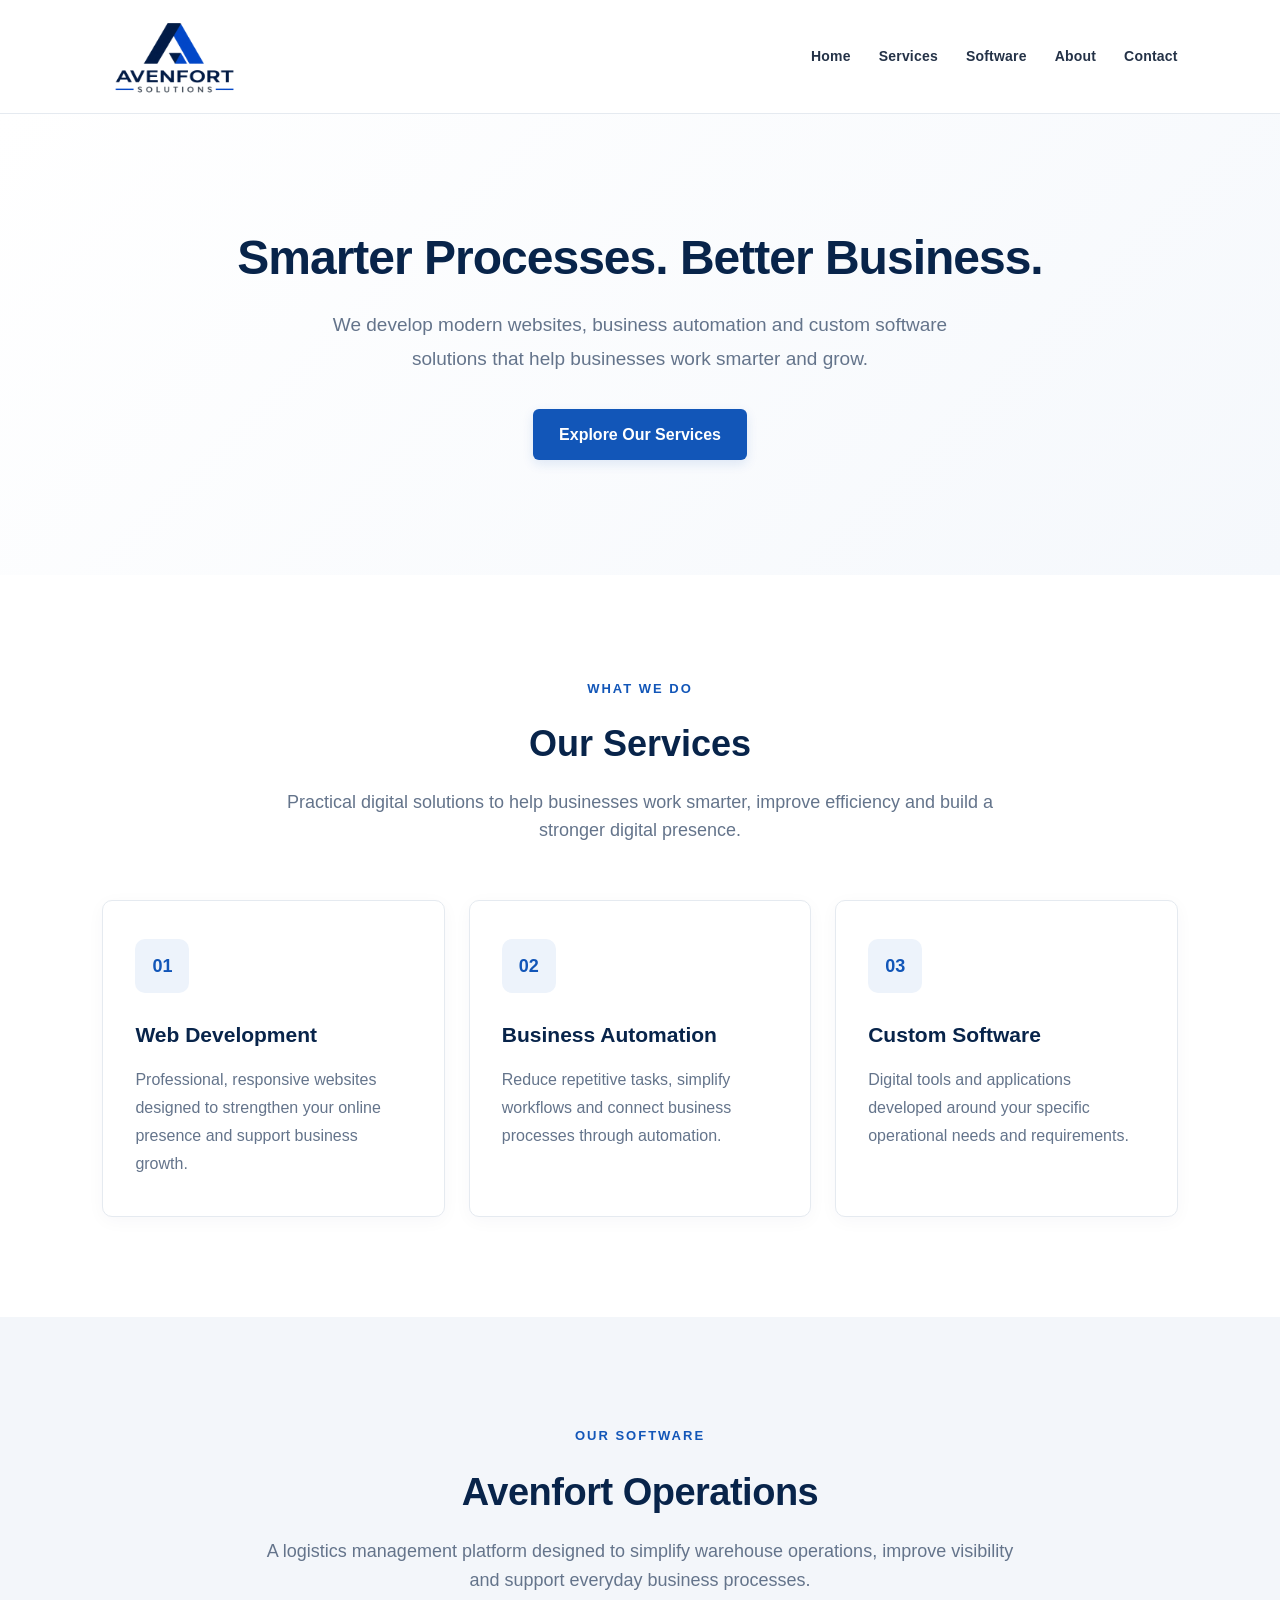
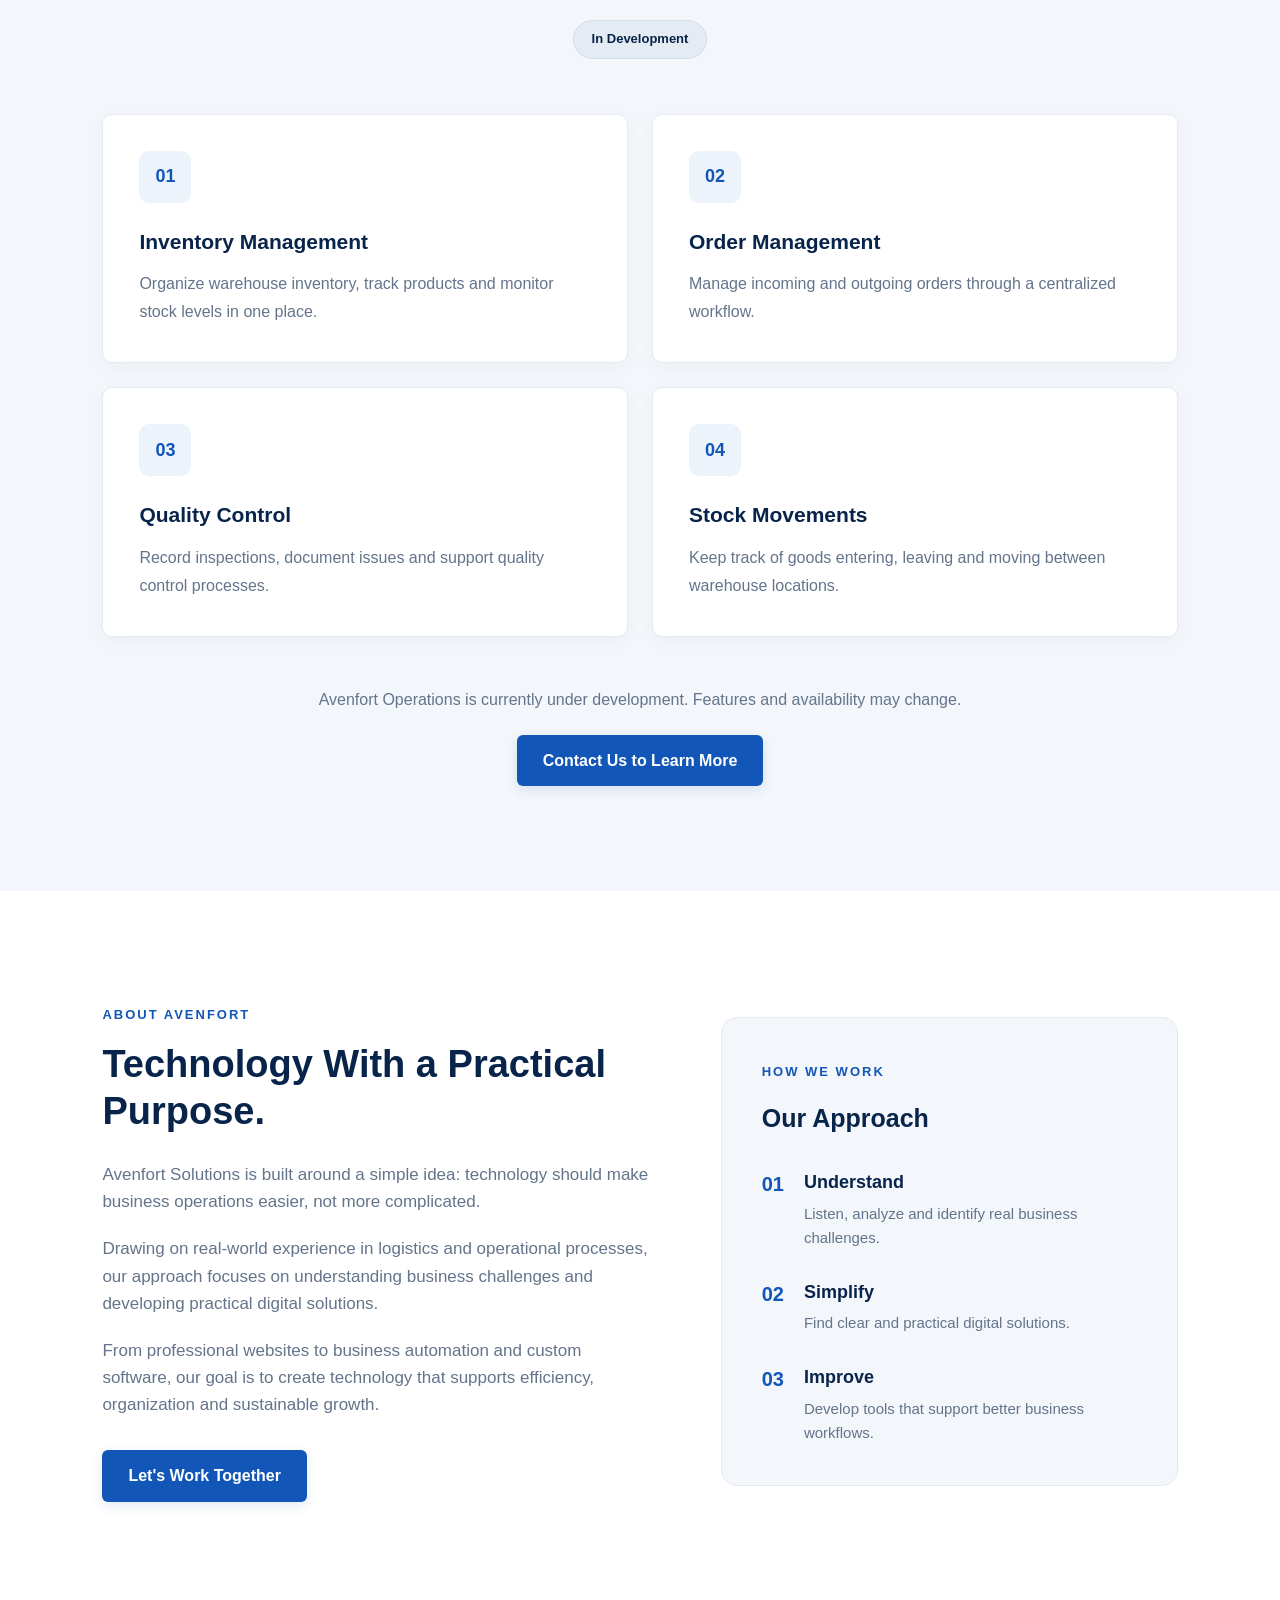
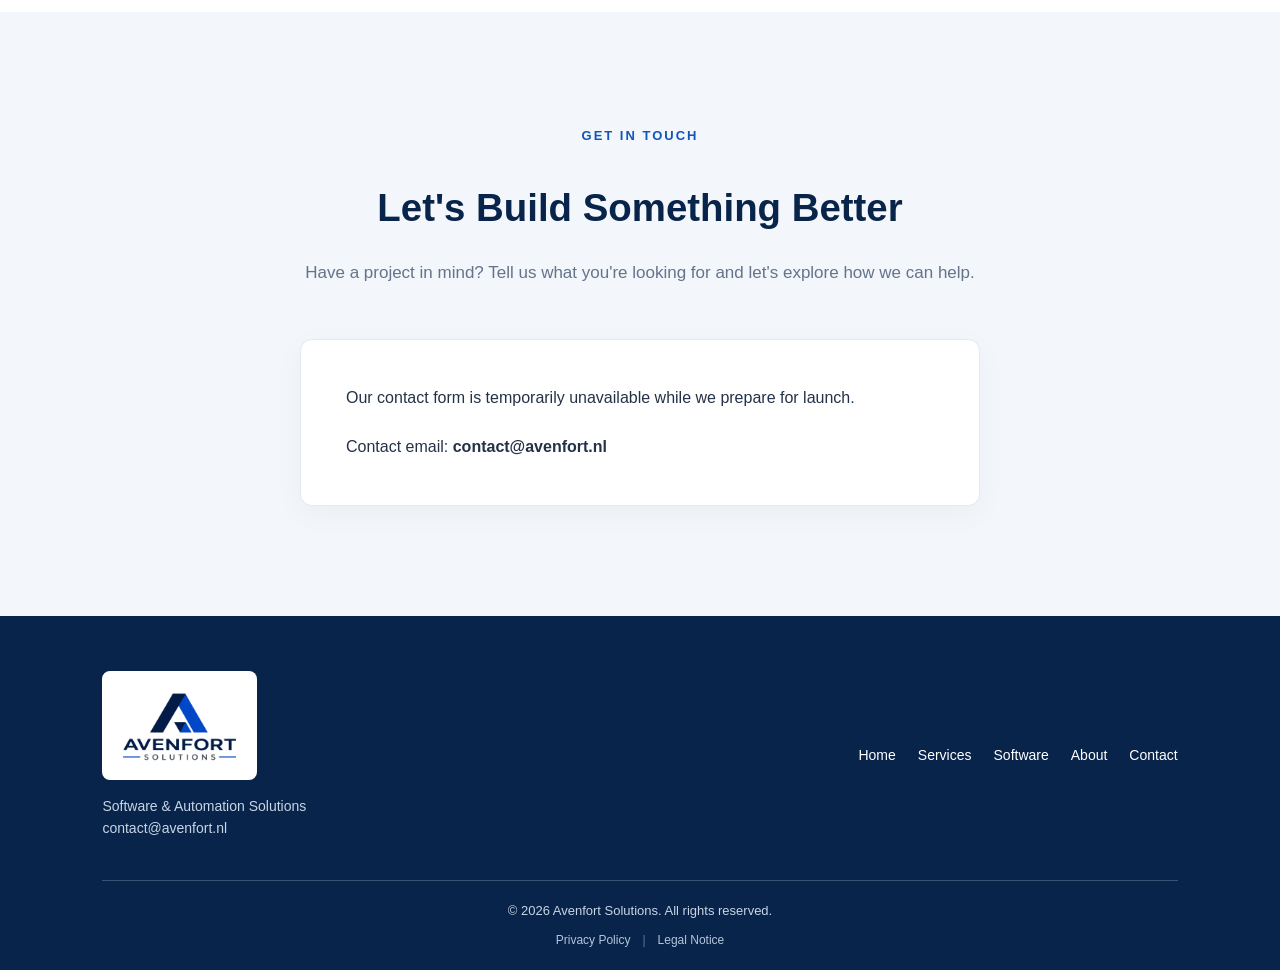
==== commit a400a38b: "Add files via upload" ====
--- a/index.html
+++ b/index.html
@@ -1,655 +1,664 @@
-<!DOCTYPE html>
-<html lang="en">
-
-<head>
-    <meta charset="UTF-8">
-    <meta name="viewport" content="width=device-width, initial-scale=1.0">
-
-    <meta name="description"
-        content="Avenfort Solutions provides professional web development, business automation and custom software solutions to help businesses improve efficiency and grow.">
-
-    <title>Avenfort Solutions | Web Development & Automation</title>
-
-    <!-- SOCIAL MEDIA PREVIEW -->
-
-    <meta property="og:type" content="website">
-
-    <meta property="og:title" content="Avenfort Solutions | Web Development & Automation">
-
-    <meta property="og:description"
-        content="Professional web development, business automation and custom software solutions to help businesses work smarter and grow.">
-
-    <meta property="og:url" content="https://avenfort.nl/">
-
-    <meta property="og:site_name" content="Avenfort Solutions">
-    <meta property="og:image" content="https://avenfort.nl/assets/social-preview.png">
-
-    <meta property="og:image:width" content="1200">
-    <meta property="og:image:height" content="630">
-    <meta property="og:image:alt" content="Avenfort Solutions - Smarter Processes. Better Business.">
-
-    <link rel="stylesheet" href="style.css">
-    <link rel="icon" type="image/png" href="assets/logo.png">
-    <!-- Cloudflare Turnstile -->
-    <script src="https://challenges.cloudflare.com/turnstile/v0/api.js" async defer></script>
-
-</head>
-
-<body>
-
-    <!-- HEADER -->
-    <header>
-
-        <a href="#home" class="logo-link" aria-label="Avenfort Solutions - Home">
-            <img src="assets/logo.png" alt="Avenfort Solutions Logo" class="logo-img">
-        </a>
-
-        <button class="menu-toggle" type="button" aria-label="Open navigation menu" aria-expanded="false"
-            aria-controls="main-navigation">
-            <span></span>
-            <span></span>
-            <span></span>
-        </button>
-
-        <nav id="main-navigation" aria-label="Main navigation">
-            <a href="#home">Home</a>
-            <a href="#services">Services</a>
-            <a href="#software">Software</a>
-            <a href="#about">About</a>
-            <a href="#contact">Contact</a>
-        </nav>
-
-    </header>
-
-
-
-    <main>
-
-        <!-- HOME -->
-        <section class="hero" id="home">
-
-            <h1>Smarter Processes. Better Business.</h1>
-
-            <p>
-                We develop modern websites, business automation
-                and custom software solutions that help
-                businesses work smarter and grow.
-            </p>
-
-            <a href="#services" class="btn">
-                Explore Our Services
-            </a>
-
-        </section>
-
-
-        <!-- SERVICES -->
-        <section class="services" id="services">
-
-            <div class="section-heading">
-
-                <span class="section-label">
-                    WHAT WE DO
-                </span>
-
-                <h2>Our Services</h2>
-
-                <p>
-                    Practical digital solutions to help
-                    businesses work smarter, improve efficiency
-                    and build a stronger digital presence.
-                </p>
-
-            </div>
-
-
-            <div class="services-container">
-
-                <!-- WEB DEVELOPMENT -->
-                <div class="service-card">
-
-                    <div class="service-icon">
-                        <span>01</span>
-                    </div>
-
-                    <h3>Web Development</h3>
-
-                    <p>
-                        Professional, responsive websites
-                        designed to strengthen your online
-                        presence and support business growth.
-                    </p>
-
-                </div>
-
-
-                <!-- BUSINESS AUTOMATION -->
-                <div class="service-card">
-
-                    <div class="service-icon">
-                        <span>02</span>
-                    </div>
-
-                    <h3>Business Automation</h3>
-
-                    <p>
-                        Reduce repetitive tasks, simplify
-                        workflows and connect business
-                        processes through automation.
-                    </p>
-
-                </div>
-
-
-                <!-- CUSTOM SOFTWARE -->
-                <div class="service-card">
-
-                    <div class="service-icon">
-                        <span>03</span>
-                    </div>
-
-                    <h3>Custom Software</h3>
-
-                    <p>
-                        Digital tools and applications
-                        developed around your specific
-                        operational needs and requirements.
-                    </p>
-
-                </div>
-
-            </div>
-
-        </section>
-
-
-        <!-- SOFTWARE -->
-        <section class="software" id="software">
-
-            <div class="section-heading">
-
-                <span class="section-label">
-                    OUR SOFTWARE
-                </span>
-
-                <h2>Avenfort Operations</h2>
-
-                <p>
-                    A logistics management platform
-                    designed to simplify warehouse operations,
-                    improve visibility and support
-                    everyday business processes.
-                </p>
-
-                <span class="development-badge">
-                    In Development
-                </span>
-
-            </div>
-
-
-            <div class="software-grid">
-
-                <!-- INVENTORY MANAGEMENT -->
-                <div class="software-card">
-
-                    <div class="software-icon">
-                        <span>01</span>
-                    </div>
-
-                    <h3>Inventory Management</h3>
-
-                    <p>
-                        Organize warehouse inventory,
-                        track products and monitor
-                        stock levels in one place.
-                    </p>
-
-                </div>
-
-
-                <!-- ORDER MANAGEMENT -->
-                <div class="software-card">
-
-                    <div class="software-icon">
-                        <span>02</span>
-                    </div>
-
-                    <h3>Order Management</h3>
-
-                    <p>
-                        Manage incoming and outgoing
-                        orders through a centralized
-                        workflow.
-                    </p>
-
-                </div>
-
-
-                <!-- QUALITY CONTROL -->
-                <div class="software-card">
-
-                    <div class="software-icon">
-                        <span>03</span>
-                    </div>
-
-                    <h3>Quality Control</h3>
-
-                    <p>
-                        Record inspections,
-                        document issues and support
-                        quality control processes.
-                    </p>
-
-                </div>
-
-
-                <!-- STOCK MOVEMENTS -->
-                <div class="software-card">
-
-                    <div class="software-icon">
-                        <span>04</span>
-                    </div>
-
-                    <h3>Stock Movements</h3>
-
-                    <p>
-                        Keep track of goods entering,
-                        leaving and moving between
-                        warehouse locations.
-                    </p>
-
-                </div>
-
-            </div>
-
-
-            <div class="software-action">
-
-                <p>
-                    Avenfort Operations is currently
-                    under development.
-                    Features and availability may change.
-                </p>
-
-                <a href="#contact" class="btn">
-                    Contact Us to Learn More
-                </a>
-
-            </div>
-
-        </section>
-
-
-        <!-- ABOUT US -->
-        <section class="about" id="about">
-
-            <div class="about-container">
-
-                <div class="about-content">
-
-                    <span class="section-label">
-                        ABOUT AVENFORT
-                    </span>
-
-                    <h2>
-                        Technology With a Practical Purpose.
-                    </h2>
-
-                    <p>
-                        Avenfort Solutions is built around
-                        a simple idea: technology should make
-                        business operations easier, not
-                        more complicated.
-                    </p>
-
-                    <p>
-                        Drawing on real-world experience
-                        in logistics and operational processes,
-                        our approach focuses on understanding
-                        business challenges and developing
-                        practical digital solutions.
-                    </p>
-
-                    <p>
-                        From professional websites to
-                        business automation and custom
-                        software, our goal is to create
-                        technology that supports efficiency,
-                        organization and sustainable growth.
-                    </p>
-
-                    <a href="#contact" class="btn">
-                        Let's Work Together
-                    </a>
-
-                </div>
-
-
-                <div class="about-highlight">
-
-                    <span class="section-label">
-                        HOW WE WORK
-                    </span>
-
-                    <h3>Our Approach</h3>
-
-
-                    <!-- UNDERSTAND -->
-                    <div class="about-feature">
-
-                        <span>01</span>
-
-                        <div>
-                            <h4>Understand</h4>
-
-                            <p>
-                                Listen, analyze and identify
-                                real business challenges.
-                            </p>
-                        </div>
-
-                    </div>
-
-
-                    <!-- SIMPLIFY -->
-                    <div class="about-feature">
-
-                        <span>02</span>
-
-                        <div>
-                            <h4>Simplify</h4>
-
-                            <p>
-                                Find clear and practical
-                                digital solutions.
-                            </p>
-                        </div>
-
-                    </div>
-
-
-                    <!-- IMPROVE -->
-                    <div class="about-feature">
-
-                        <span>03</span>
-
-                        <div>
-                            <h4>Improve</h4>
-
-                            <p>
-                                Develop tools that support
-                                better business workflows.
-                            </p>
-                        </div>
-
-                    </div>
-
-                </div>
-
-            </div>
-
-        </section>
-
-
-        <!-- CONTACT -->
-        <section class="contact" id="contact">
-
-            <div class="contact-container">
-
-                <div class="section-heading">
-
-                    <span class="section-label">
-                        GET IN TOUCH
-                    </span>
-
-                    <h2>Let's Build Something Better</h2>
-
-                    <p>
-                        Have a project in mind?
-                        Tell us what you're looking for
-                        and let's explore how we can help.
-                    </p>
-
-                </div>
-
-                <div class="contact-form-wrapper">
-
-                    <form class="contact-form" action="https://formspree.io/f/xdegyrql" method="POST">
-
-
-                        <div class="form-group">
-
-                            <label for="full-name">
-                                Full Name
-                            </label>
-
-                            <input type="text" id="full-name" name="name" placeholder="Your name" autocomplete="name"
-                                required>
-
-                        </div>
-
-                        <div class="form-group">
-
-                            <label for="email">
-                                Email Address
-                            </label>
-
-                            <input type="email" id="email" name="email" placeholder="you@company.com"
-                                autocomplete="email" required>
-
-                        </div>
-
-                        <div class="form-group">
-
-                            <label for="service">
-                                Service
-                            </label>
-
-                            <select id="service" name="service" required>
-
-                                <option value="" disabled selected>
-                                    Select a service
-                                </option>
-
-                                <option value="Web Development">
-                                    Web Development
-                                </option>
-
-                                <option value="Business Automation">
-                                    Business Automation
-                                </option>
-
-                                <option value="Custom Software">
-                                    Custom Software
-                                </option>
-
-                                <option value="Avenfort Operations">
-                                    Avenfort Operations
-                                </option>
-
-                                <option value="Other">
-                                    Other
-                                </option>
-
-                            </select>
-
-                        </div>
-
-                        <div class="form-group">
-
-                            <label for="message">
-                                Project Details
-                            </label>
-
-                            <textarea id="message" name="message" rows="6" placeholder="Tell us about your project..."
-                                required></textarea>
-
-                        </div>
-                        <!-- Cloudflare Turnstile verification -->
-                        <div class="cf-turnstile" data-sitekey="0x4AAAAAAGSRZhjau2yu7mn4">
-                        </div>
-
-                        <!-- ENABLE AFTER CONNECTING FORM SERVICE -->
-                        <button type="submit" class="btn contact-submit">
-                            Send Message
-                        </button>
-
-
-                        <p class="form-notice">
-                            Please do not include sensitive personal information.
-                        </p>
-
-                    </form>
-
-                </div>
-
-            </div>
-
-        </section>
-
-
-    </main>
-
-
-    <!-- FOOTER -->
-    <footer>
-
-        <div class="footer-container">
-
-            <div class="footer-brand">
-
-                <img src="assets/logo.png" alt="Avenfort Solutions" class="footer-logo">
-
-                <p>
-                    Software & Automation Solutions
-                </p>
-
-            </div>
-
-
-            <div class="footer-links">
-
-                <a href="#home">Home</a>
-                <a href="#services">Services</a>
-                <a href="#software">Software</a>
-                <a href="#about">About</a>
-                <a href="#contact">Contact</a>
-
-            </div>
-
-        </div>
-
-
-        <div class="footer-bottom">
-
-            <p>
-                &copy; 2026 Avenfort Solutions.
-                All rights reserved.
-            </p>
-
-            <div class="footer-legal">
-                <a href="privacy.html">Privacy Policy</a>
-                <span>|</span>
-                <a href="legal.html">Legal Notice</a>
-            </div>
-
-        </div>
-
-
-    </footer>
-    <script>
-        // Select the mobile menu button and navigation
-        const menuToggle = document.querySelector(".menu-toggle");
-        const navigation = document.querySelector("#main-navigation");
-
-        // Open and close the mobile menu
-        menuToggle.addEventListener("click", function () {
-            const isOpen = navigation.classList.toggle("active");
-
-            menuToggle.setAttribute("aria-expanded", isOpen);
-            menuToggle.setAttribute(
-                "aria-label",
-                isOpen ? "Close navigation menu" : "Open navigation menu"
-            );
-        });
-
-        // Close the menu when clicking a navigation link
-        const navLinks = navigation.querySelectorAll("a");
-
-        navLinks.forEach(function (link) {
-            link.addEventListener("click", function () {
-                navigation.classList.remove("active");
-                menuToggle.setAttribute("aria-expanded", "false");
-                menuToggle.setAttribute("aria-label", "Open navigation menu");
-            });
-        });
-    </script>
-    <script>
-        const contactForm = document.querySelector(".contact-form");
-        const submitButton = contactForm.querySelector(".contact-submit");
-
-        const formStatus = document.createElement("div");
-        formStatus.className = "form-status";
-        formStatus.setAttribute("role", "status");
-        contactForm.appendChild(formStatus);
-
-        contactForm.addEventListener("submit", async function (event) {
-            event.preventDefault();
-
-            if (submitButton.disabled) return;
-
-            formStatus.textContent = "";
-            formStatus.className = "form-status";
-
-            const formData = new FormData(contactForm);
-            const token = formData.get("cf-turnstile-response");
-
-            if (!token) {
-                formStatus.classList.add("error");
-                formStatus.textContent =
-                    "Security verification is not ready. Please wait and try again.";
-                return;
-            }
-
-            submitButton.disabled = true;
-            submitButton.textContent = "Sending...";
-
-            try {
-                const response = await fetch(contactForm.action, {
-                    method: "POST",
-                    body: formData,
-                    headers: {
-                        "Accept": "application/json"
-                    }
-                });
-
-                if (response.ok) {
-                    contactForm.reset();
-
-                    formStatus.classList.add("success");
-                    formStatus.textContent =
-                        "Message sent successfully! Thank you for contacting Avenfort Solutions. We will get back to you as soon as possible.";
-                } else {
-                    throw new Error("Submission failed");
-                }
-
-            } catch (error) {
-                formStatus.classList.add("error");
-                formStatus.textContent =
-                    "Something went wrong. Please try again later.";
-            } finally {
-                if (window.turnstile) {
-                    window.turnstile.reset();
-                }
-
-                submitButton.disabled = false;
-                submitButton.textContent = "Send Message";
-            }
-        });
-    </script>
-
-
-</body>
-
-</html>
+<!DOCTYPE html>
+<html lang="en">
+
+<head>
+    <meta charset="UTF-8">
+    <meta name="viewport" content="width=device-width, initial-scale=1.0">
+
+    <meta name="description"
+        content="Avenfort Solutions provides professional web development, business automation and custom software solutions to help businesses improve efficiency and grow.">
+
+    <title>Avenfort Solutions | Web Development & Automation</title>
+
+    <!-- SOCIAL MEDIA PREVIEW -->
+
+    <meta property="og:type" content="website">
+
+    <meta property="og:title" content="Avenfort Solutions | Web Development & Automation">
+
+    <meta property="og:description"
+        content="Professional web development, business automation and custom software solutions to help businesses work smarter and grow.">
+
+    <meta property="og:url" content="https://avenfort.nl/">
+
+    <meta property="og:site_name" content="Avenfort Solutions">
+    <meta property="og:image" content="https://avenfort.nl/assets/social-preview.png">
+
+    <meta property="og:image:width" content="1200">
+    <meta property="og:image:height" content="630">
+    <meta property="og:image:alt" content="Avenfort Solutions - Smarter Processes. Better Business.">
+
+    <link rel="stylesheet" href="style.css">
+    <link rel="icon" type="image/png" href="assets/logo.png">
+    <!-- Cloudflare Turnstile -->
+    <!-- Turnstile script temporarily disabled until form reactivation. -->
+    <!-- Canonical URL -->
+    <link rel="canonical" href="https://avenfort.nl/">
+
+</head>
+
+<body>
+
+    <!-- HEADER -->
+    <header>
+
+        <a href="#home" class="logo-link" aria-label="Avenfort Solutions - Home">
+            <img src="assets/logo.png" alt="Avenfort Solutions Logo" class="logo-img">
+        </a>
+
+        <button class="menu-toggle" type="button" aria-label="Open navigation menu" aria-expanded="false"
+            aria-controls="main-navigation">
+            <span></span>
+            <span></span>
+            <span></span>
+        </button>
+
+        <nav id="main-navigation" aria-label="Main navigation">
+            <a href="#home">Home</a>
+            <a href="#services">Services</a>
+            <a href="#software">Software</a>
+            <a href="#about">About</a>
+            <a href="#contact">Contact</a>
+        </nav>
+
+    </header>
+
+
+
+    <main>
+
+        <!-- HOME -->
+        <section class="hero" id="home">
+
+            <h1>Smarter Processes. Better Business.</h1>
+
+            <p>
+                We develop modern websites, business automation
+                and custom software solutions that help
+                businesses work smarter and grow.
+            </p>
+
+            <a href="#services" class="btn">
+                Explore Our Services
+            </a>
+
+        </section>
+
+
+        <!-- SERVICES -->
+        <section class="services" id="services">
+
+            <div class="section-heading">
+
+                <span class="section-label">
+                    WHAT WE DO
+                </span>
+
+                <h2>Our Services</h2>
+
+                <p>
+                    Practical digital solutions to help
+                    businesses work smarter, improve efficiency
+                    and build a stronger digital presence.
+                </p>
+
+            </div>
+
+
+            <div class="services-container">
+
+                <!-- WEB DEVELOPMENT -->
+                <div class="service-card">
+
+                    <div class="service-icon">
+                        <span>01</span>
+                    </div>
+
+                    <h3>Web Development</h3>
+
+                    <p>
+                        Professional, responsive websites
+                        designed to strengthen your online
+                        presence and support business growth.
+                    </p>
+
+                </div>
+
+
+                <!-- BUSINESS AUTOMATION -->
+                <div class="service-card">
+
+                    <div class="service-icon">
+                        <span>02</span>
+                    </div>
+
+                    <h3>Business Automation</h3>
+
+                    <p>
+                        Reduce repetitive tasks, simplify
+                        workflows and connect business
+                        processes through automation.
+                    </p>
+
+                </div>
+
+
+                <!-- CUSTOM SOFTWARE -->
+                <div class="service-card">
+
+                    <div class="service-icon">
+                        <span>03</span>
+                    </div>
+
+                    <h3>Custom Software</h3>
+
+                    <p>
+                        Digital tools and applications
+                        developed around your specific
+                        operational needs and requirements.
+                    </p>
+
+                </div>
+
+            </div>
+
+        </section>
+
+
+        <!-- SOFTWARE -->
+        <section class="software" id="software">
+
+            <div class="section-heading">
+
+                <span class="section-label">
+                    OUR SOFTWARE
+                </span>
+
+                <h2>Avenfort Operations</h2>
+
+                <p>
+                    A logistics management platform
+                    designed to simplify warehouse operations,
+                    improve visibility and support
+                    everyday business processes.
+                </p>
+
+                <span class="development-badge">
+                    In Development
+                </span>
+
+            </div>
+
+
+            <div class="software-grid">
+
+                <!-- INVENTORY MANAGEMENT -->
+                <div class="software-card">
+
+                    <div class="software-icon">
+                        <span>01</span>
+                    </div>
+
+                    <h3>Inventory Management</h3>
+
+                    <p>
+                        Organize warehouse inventory,
+                        track products and monitor
+                        stock levels in one place.
+                    </p>
+
+                </div>
+
+
+                <!-- ORDER MANAGEMENT -->
+                <div class="software-card">
+
+                    <div class="software-icon">
+                        <span>02</span>
+                    </div>
+
+                    <h3>Order Management</h3>
+
+                    <p>
+                        Manage incoming and outgoing
+                        orders through a centralized
+                        workflow.
+                    </p>
+
+                </div>
+
+
+                <!-- QUALITY CONTROL -->
+                <div class="software-card">
+
+                    <div class="software-icon">
+                        <span>03</span>
+                    </div>
+
+                    <h3>Quality Control</h3>
+
+                    <p>
+                        Record inspections,
+                        document issues and support
+                        quality control processes.
+                    </p>
+
+                </div>
+
+
+                <!-- STOCK MOVEMENTS -->
+                <div class="software-card">
+
+                    <div class="software-icon">
+                        <span>04</span>
+                    </div>
+
+                    <h3>Stock Movements</h3>
+
+                    <p>
+                        Keep track of goods entering,
+                        leaving and moving between
+                        warehouse locations.
+                    </p>
+
+                </div>
+
+            </div>
+
+
+            <div class="software-action">
+
+                <p>
+                    Avenfort Operations is currently
+                    under development.
+                    Features and availability may change.
+                </p>
+
+                <a href="#contact" class="btn">
+                    Contact Us to Learn More
+                </a>
+
+            </div>
+
+        </section>
+
+
+        <!-- ABOUT US -->
+        <section class="about" id="about">
+
+            <div class="about-container">
+
+                <div class="about-content">
+
+                    <span class="section-label">
+                        ABOUT AVENFORT
+                    </span>
+
+                    <h2>
+                        Technology With a Practical Purpose.
+                    </h2>
+
+                    <p>
+                        Avenfort Solutions is built around
+                        a simple idea: technology should make
+                        business operations easier, not
+                        more complicated.
+                    </p>
+
+                    <p>
+                        Drawing on real-world experience
+                        in logistics and operational processes,
+                        our approach focuses on understanding
+                        business challenges and developing
+                        practical digital solutions.
+                    </p>
+
+                    <p>
+                        From professional websites to
+                        business automation and custom
+                        software, our goal is to create
+                        technology that supports efficiency,
+                        organization and sustainable growth.
+                    </p>
+
+                    <a href="#contact" class="btn">
+                        Let's Work Together
+                    </a>
+
+                </div>
+
+
+                <div class="about-highlight">
+
+                    <span class="section-label">
+                        HOW WE WORK
+                    </span>
+
+                    <h3>Our Approach</h3>
+
+
+                    <!-- UNDERSTAND -->
+                    <div class="about-feature">
+
+                        <span>01</span>
+
+                        <div>
+                            <h4>Understand</h4>
+
+                            <p>
+                                Listen, analyze and identify
+                                real business challenges.
+                            </p>
+                        </div>
+
+                    </div>
+
+
+                    <!-- SIMPLIFY -->
+                    <div class="about-feature">
+
+                        <span>02</span>
+
+                        <div>
+                            <h4>Simplify</h4>
+
+                            <p>
+                                Find clear and practical
+                                digital solutions.
+                            </p>
+                        </div>
+
+                    </div>
+
+
+                    <!-- IMPROVE -->
+                    <div class="about-feature">
+
+                        <span>03</span>
+
+                        <div>
+                            <h4>Improve</h4>
+
+                            <p>
+                                Develop tools that support
+                                better business workflows.
+                            </p>
+                        </div>
+
+                    </div>
+
+                </div>
+
+            </div>
+
+        </section>
+
+
+        <!-- CONTACT -->
+        <section class="contact" id="contact">
+
+            <div class="contact-container">
+
+                <div class="section-heading">
+
+                    <span class="section-label">
+                        GET IN TOUCH
+                    </span>
+
+                    <h2>Let's Build Something Better</h2>
+
+                    <p>
+                        Have a project in mind?
+                        Tell us what you're looking for
+                        and let's explore how we can help.
+                    </p>
+
+                </div>
+
+                <div class="contact-form-wrapper">
+
+                    <div class="contact-form">
+                        <p>Our contact form is temporarily unavailable while we prepare for launch.</p>
+                        <p>Contact email: <strong>contact@avenfort.nl</strong></p>
+                    </div>
+                    <template id="contact-form-backup">
+                    <form class="contact-form" action="https://formspree.io/f/xdegyrql" method="POST">
+
+
+                        <div class="form-group">
+
+                            <label for="full-name">
+                                Full Name
+                            </label>
+
+                            <input type="text" id="full-name" name="name" placeholder="Your name" autocomplete="name"
+                                required>
+
+                        </div>
+
+                        <div class="form-group">
+
+                            <label for="email">
+                                Email Address
+                            </label>
+
+                            <input type="email" id="email" name="email" placeholder="you@company.com"
+                                autocomplete="email" required>
+
+                        </div>
+
+                        <div class="form-group">
+
+                            <label for="service">
+                                Service
+                            </label>
+
+                            <select id="service" name="service" required>
+
+                                <option value="" disabled selected>
+                                    Select a service
+                                </option>
+
+                                <option value="Web Development">
+                                    Web Development
+                                </option>
+
+                                <option value="Business Automation">
+                                    Business Automation
+                                </option>
+
+                                <option value="Custom Software">
+                                    Custom Software
+                                </option>
+
+                                <option value="Avenfort Operations">
+                                    Avenfort Operations
+                                </option>
+
+                                <option value="Other">
+                                    Other
+                                </option>
+
+                            </select>
+
+                        </div>
+
+                        <div class="form-group">
+
+                            <label for="message">
+                                Project Details
+                            </label>
+
+                            <textarea id="message" name="message" rows="6" placeholder="Tell us about your project..."
+                                required></textarea>
+
+                        </div>
+                        <!-- Cloudflare Turnstile verification -->
+                        <div class="cf-turnstile" data-sitekey="0x4AAAAAAGSRZhjau2yu7mn4">
+                        </div>
+
+                        <!-- ENABLE AFTER CONNECTING FORM SERVICE -->
+                        <button type="submit" class="btn contact-submit">
+                            Send Message
+                        </button>
+
+
+                        <p class="form-notice">
+                            Please do not include sensitive personal information.
+                        </p>
+
+                    </form>
+                    </template>
+
+                </div>
+
+            </div>
+
+        </section>
+
+
+    </main>
+
+
+    <!-- FOOTER -->
+    <footer>
+
+        <div class="footer-container">
+
+            <div class="footer-brand">
+
+                <img src="assets/logo.png" alt="Avenfort Solutions" class="footer-logo">
+
+                <p>
+                    Software & Automation Solutions
+                </p>
+                <p>contact@avenfort.nl</p>
+
+            </div>
+
+
+            <div class="footer-links">
+
+                <a href="#home">Home</a>
+                <a href="#services">Services</a>
+                <a href="#software">Software</a>
+                <a href="#about">About</a>
+                <a href="#contact">Contact</a>
+
+            </div>
+
+        </div>
+
+
+        <div class="footer-bottom">
+
+            <p>
+                &copy; 2026 Avenfort Solutions.
+                All rights reserved.
+            </p>
+
+            <div class="footer-legal">
+                <a href="privacy.html">Privacy Policy</a>
+                <span>|</span>
+                <a href="legal.html">Legal Notice</a>
+            </div>
+
+        </div>
+
+
+    </footer>
+    <script>
+        // Select the mobile menu button and navigation
+        const menuToggle = document.querySelector(".menu-toggle");
+        const navigation = document.querySelector("#main-navigation");
+
+        // Open and close the mobile menu
+        menuToggle.addEventListener("click", function () {
+            const isOpen = navigation.classList.toggle("active");
+
+            menuToggle.setAttribute("aria-expanded", isOpen);
+            menuToggle.setAttribute(
+                "aria-label",
+                isOpen ? "Close navigation menu" : "Open navigation menu"
+            );
+        });
+
+        // Close the menu when clicking a navigation link
+        const navLinks = navigation.querySelectorAll("a");
+
+        navLinks.forEach(function (link) {
+            link.addEventListener("click", function () {
+                navigation.classList.remove("active");
+                menuToggle.setAttribute("aria-expanded", "false");
+                menuToggle.setAttribute("aria-label", "Open navigation menu");
+            });
+        });
+    </script>
+    <script type="text/plain" id="contact-script-backup">
+        const contactForm = document.querySelector(".contact-form");
+        const submitButton = contactForm.querySelector(".contact-submit");
+
+        const formStatus = document.createElement("div");
+        formStatus.className = "form-status";
+        formStatus.setAttribute("role", "status");
+        contactForm.appendChild(formStatus);
+
+        contactForm.addEventListener("submit", async function (event) {
+            event.preventDefault();
+
+            if (submitButton.disabled) return;
+
+            formStatus.textContent = "";
+            formStatus.className = "form-status";
+
+            const formData = new FormData(contactForm);
+            const token = formData.get("cf-turnstile-response");
+
+            if (!token) {
+                formStatus.classList.add("error");
+                formStatus.textContent =
+                    "Security verification is not ready. Please wait and try again.";
+                return;
+            }
+
+            submitButton.disabled = true;
+            submitButton.textContent = "Sending...";
+
+            try {
+                const response = await fetch(contactForm.action, {
+                    method: "POST",
+                    body: formData,
+                    headers: {
+                        "Accept": "application/json"
+                    }
+                });
+
+                if (response.ok) {
+                    contactForm.reset();
+
+                    formStatus.classList.add("success");
+                    formStatus.textContent =
+                        "Message sent successfully! Thank you for contacting Avenfort Solutions. We will get back to you as soon as possible.";
+                } else {
+                    throw new Error("Submission failed");
+                }
+
+            } catch (error) {
+                formStatus.classList.add("error");
+                formStatus.textContent =
+                    "Something went wrong. Please try again later.";
+            } finally {
+                if (window.turnstile) {
+                    window.turnstile.reset();
+                }
+
+                submitButton.disabled = false;
+                submitButton.textContent = "Send Message";
+            }
+        });
+    </script>
+
+
+</body>
+
+</html>
--- a/style.css
+++ b/style.css
@@ -942,4 +942,200 @@
     .software-card h3 {
         font-size: 16px;
     }
-}+}
+
+/* =========================
+   PRIVACY POLICY
+========================= */
+
+.privacy-page {
+    background: #f8fafc;
+    padding: 60px 24px 80px;
+    min-height: 80vh;
+}
+
+.privacy-page .container {
+    max-width: 900px;
+    width: 100%;
+    margin: 0 auto;
+}
+
+.privacy-page .back-link {
+    display: inline-block;
+    color: #2563eb;
+    text-decoration: none;
+    font-size: 14px;
+    font-weight: 600;
+    margin-bottom: 30px;
+}
+
+.privacy-page .back-link:hover {
+    text-decoration: underline;
+}
+
+.privacy-page h1 {
+    font-size: 42px;
+    color: #0b2345;
+    margin-bottom: 16px;
+}
+
+.privacy-page section {
+    padding: 25px 0;
+    border-bottom: 1px solid #e2e8f0;
+}
+
+.privacy-page h2 {
+    font-size: 22px;
+    color: #0b2345;
+    margin-bottom: 12px;
+}
+
+.privacy-page p {
+    font-size: 16px;
+    line-height: 1.8;
+    color: #475569;
+}
+
+.privacy-page section:last-child {
+    border-bottom: none;
+}
+
+/* =========================
+   PRIVACY POLICY
+========================= */
+
+.privacy-page {
+    background: #ffffff;
+    padding: 35px 24px 50px;
+    min-height: 70vh;
+}
+
+.privacy-page .container {
+    max-width: 800px;
+    width: 100%;
+    margin: 0 auto;
+    box-sizing: border-box;
+}
+
+.privacy-page .back-link {
+    display: inline-block;
+    color: #2563eb;
+    text-decoration: none;
+    font-size: 13px;
+    font-weight: 500;
+    margin-bottom: 20px;
+}
+
+.privacy-page .back-link:hover {
+    text-decoration: underline;
+}
+
+.privacy-page h1 {
+    font-size: 30px;
+    color: #0b2345;
+    margin: 0 0 10px;
+}
+
+.privacy-page section {
+    padding: 12px 0;
+    margin: 0;
+    border: none;
+}
+
+.privacy-page h2 {
+    font-size: 17px;
+    color: #0b2345;
+    margin: 0 0 6px;
+}
+
+.privacy-page p {
+    font-size: 14px;
+    line-height: 1.6;
+    color: #475569;
+    margin: 0;
+}
+
+@media (max-width: 768px) {
+
+    .privacy-page {
+        padding: 25px 20px 35px;
+    }
+
+    .privacy-page h1 {
+        font-size: 26px;
+    }
+
+    .privacy-page h2 {
+        font-size: 16px;
+    }
+
+    .privacy-page section {
+        padding: 10px 0;
+    }
+}
+
+/* =========================
+   FOOTER LEGAL LINKS
+========================= */
+
+.footer-legal {
+    display: flex;
+    justify-content: center;
+    align-items: center;
+    gap: 12px;
+    margin-top: 10px;
+    font-size: 12px;
+}
+
+.footer-legal a {
+    color: #b5c5db;
+    text-decoration: none;
+    transition: color 0.3s ease;
+}
+
+.footer-legal a:hover {
+    color: #ffffff;
+    text-decoration: underline;
+}
+
+.footer-legal span {
+    color: #64748b;
+}
+
+/* =========================
+   CONTACT FORM STATUS
+========================= */
+
+.form-status:empty {
+    display: none;
+}
+
+.form-status {
+    padding: 16px 20px;
+    margin-top: 15px;
+    border-radius: 8px;
+    font-size: 14px;
+    line-height: 1.6;
+    text-align: center;
+}
+
+.form-status.success {
+    background: #f0fdf4;
+    border: 1px solid #bbf7d0;
+    color: #166534;
+}
+
+.form-status.error {
+    background: #fef2f2;
+    border: 1px solid #fecaca;
+    color: #991b1b;
+}
+
+.contact-submit:disabled {
+    opacity: 0.65;
+    cursor: wait;
+}
+
+.contact-submit {
+    transition: opacity 0.3s ease;
+}
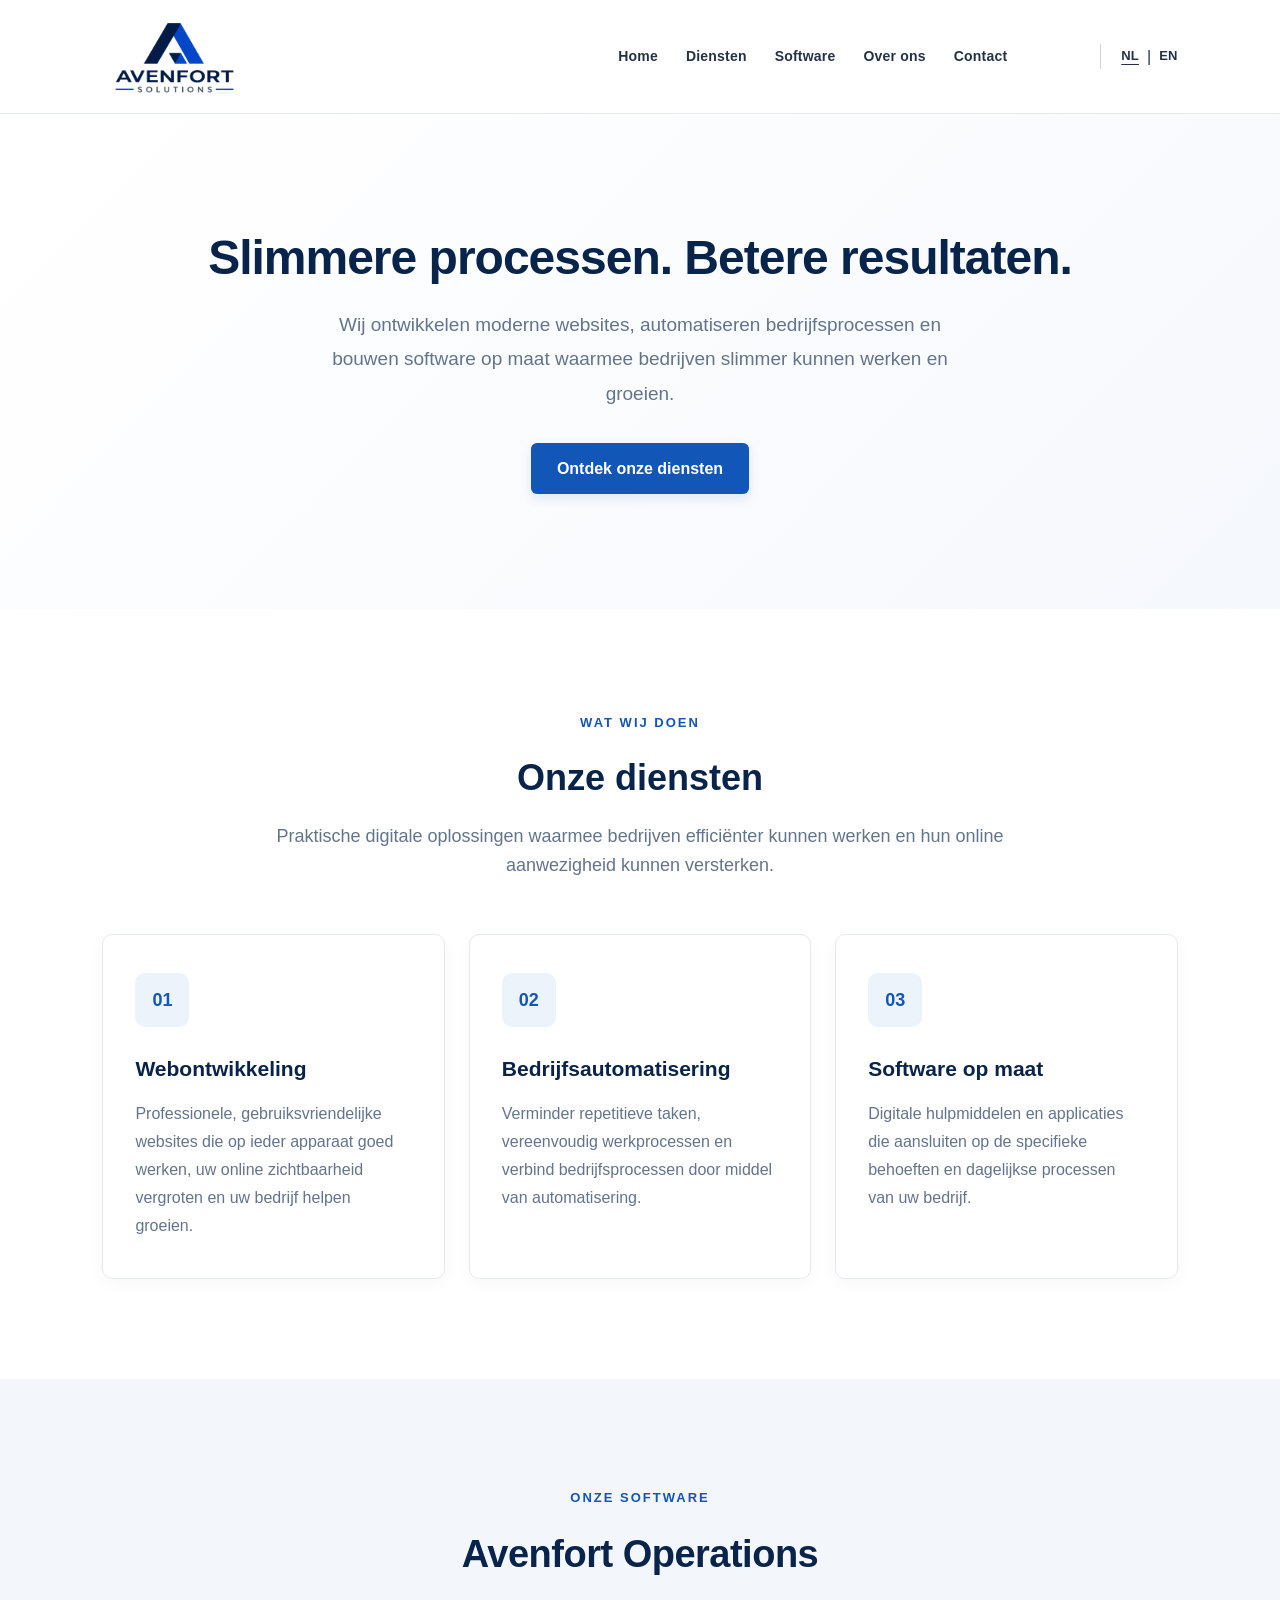
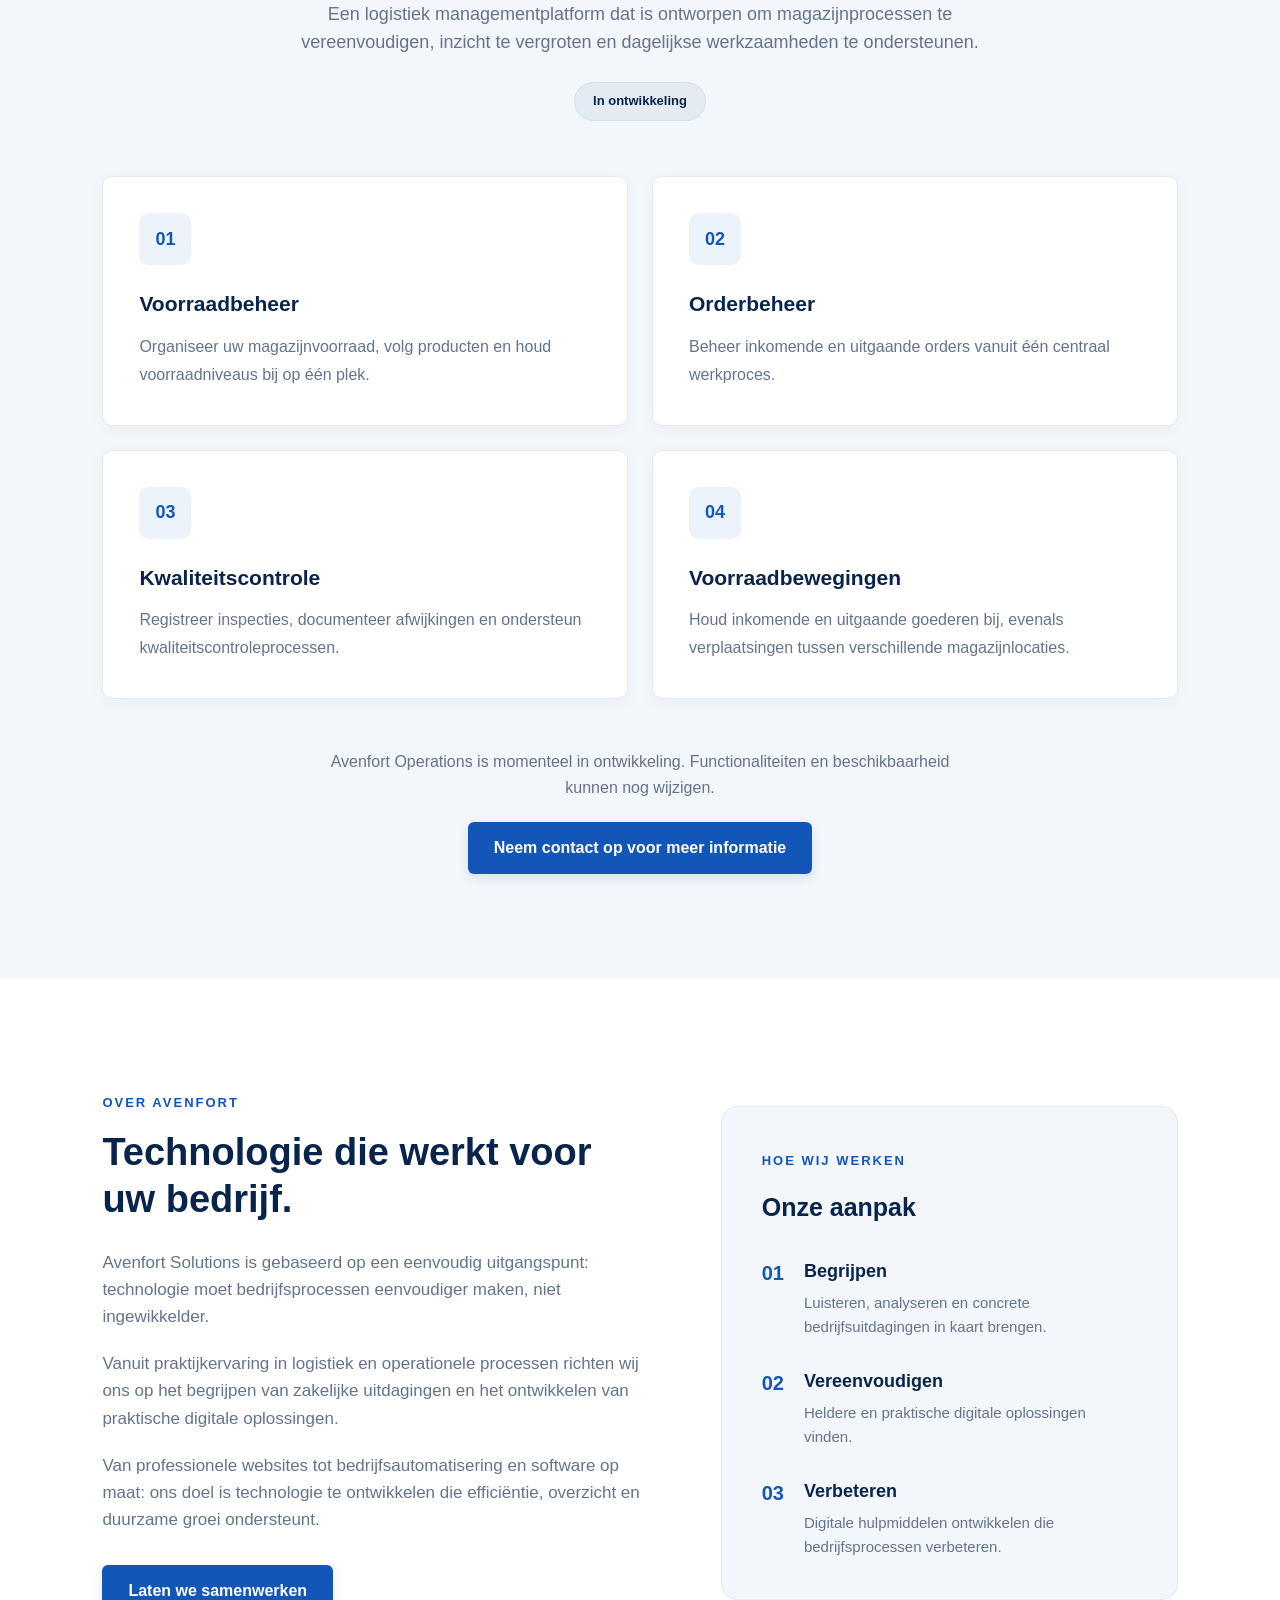
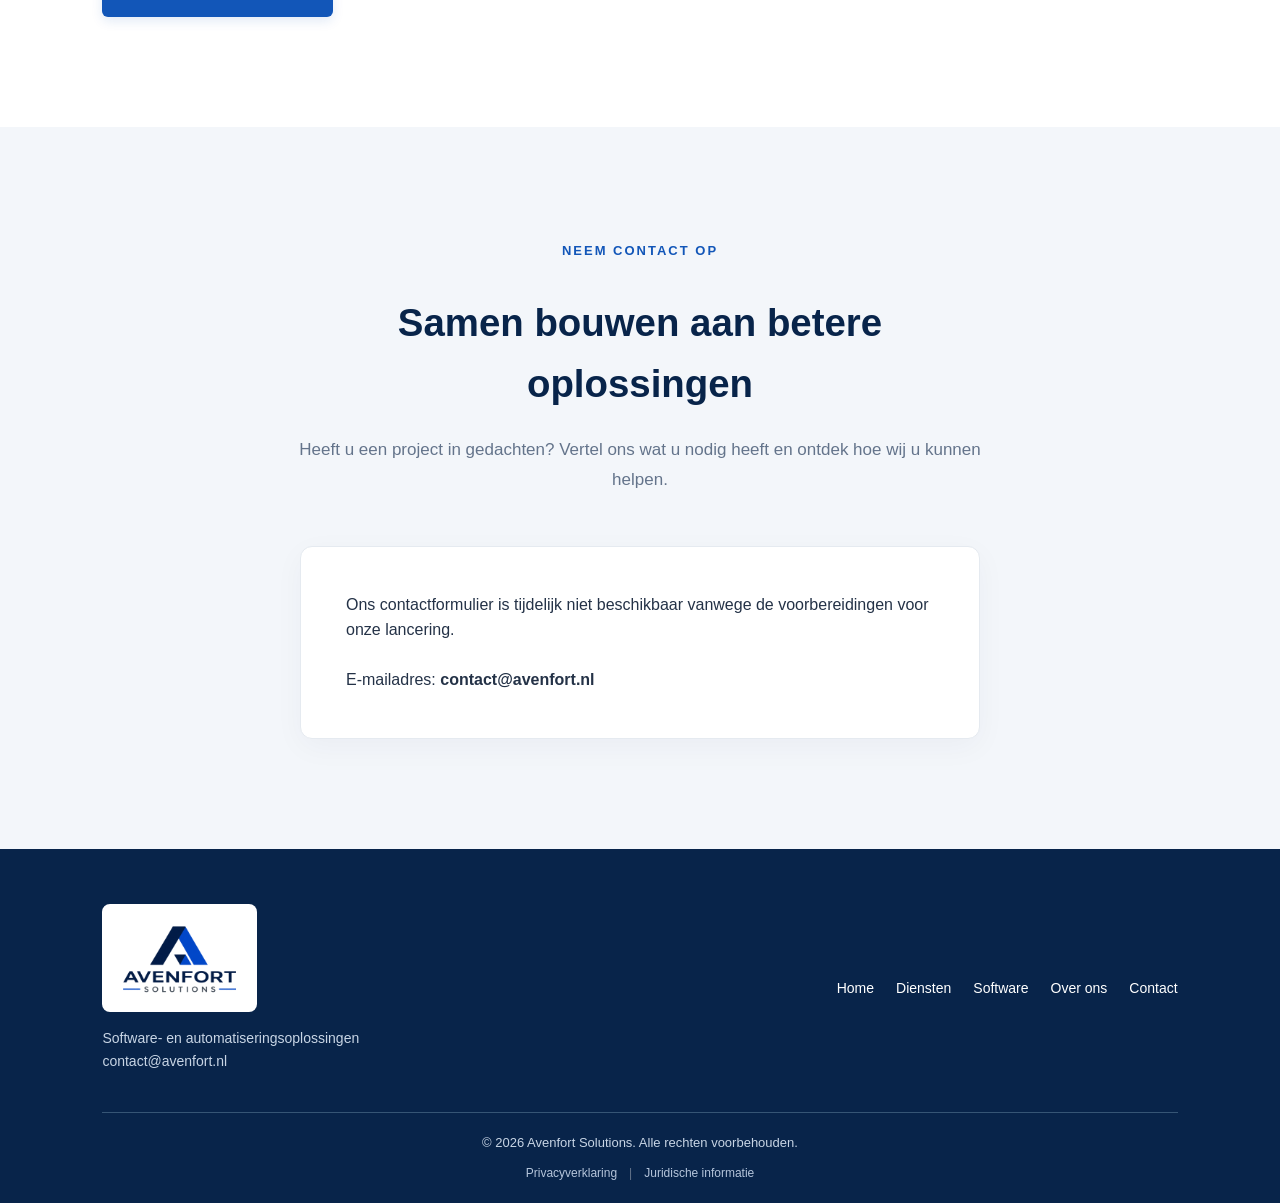
==== commit 2dff3f45: "Add files via upload" ====
--- a/index.html
+++ b/index.html
@@ -1,161 +1,208 @@
 <!DOCTYPE html>
-<html lang="en">
+<html lang="nl">
 
 <head>
+
     <meta charset="UTF-8">
     <meta name="viewport" content="width=device-width, initial-scale=1.0">
 
     <meta name="description"
-        content="Avenfort Solutions provides professional web development, business automation and custom software solutions to help businesses improve efficiency and grow.">
-
-    <title>Avenfort Solutions | Web Development & Automation</title>
+        content="Avenfort Solutions biedt professionele webontwikkeling, bedrijfsautomatisering en software op maat voor efficiëntere bedrijfsprocessen.">
+
+    <title>Avenfort Solutions | Webontwikkeling & Automatisering</title>
 
     <!-- SOCIAL MEDIA PREVIEW -->
 
     <meta property="og:type" content="website">
-
-    <meta property="og:title" content="Avenfort Solutions | Web Development & Automation">
-
+    <meta property="og:title" content="Avenfort Solutions | Webontwikkeling & Automatisering">
     <meta property="og:description"
-        content="Professional web development, business automation and custom software solutions to help businesses work smarter and grow.">
-
+        content="Professionele websites, bedrijfsautomatisering en software op maat voor bedrijven die slimmer willen werken en groeien.">
     <meta property="og:url" content="https://avenfort.nl/">
-
     <meta property="og:site_name" content="Avenfort Solutions">
     <meta property="og:image" content="https://avenfort.nl/assets/social-preview.png">
-
     <meta property="og:image:width" content="1200">
     <meta property="og:image:height" content="630">
-    <meta property="og:image:alt" content="Avenfort Solutions - Smarter Processes. Better Business.">
+    <meta property="og:image:alt" content="Avenfort Solutions - Slimmere processen. Betere resultaten.">
+    <meta property="og:locale" content="nl_NL">
+    <meta property="og:locale:alternate" content="en_GB">
+
+    <!-- CSS AND FAVICON -->
 
     <link rel="stylesheet" href="style.css">
     <link rel="icon" type="image/png" href="assets/logo.png">
-    <!-- Cloudflare Turnstile -->
-    <!-- Turnstile script temporarily disabled until form reactivation. -->
-    <!-- Canonical URL -->
+
+    <!-- SEO -->
+
     <link rel="canonical" href="https://avenfort.nl/">
 
+    <link rel="alternate" hreflang="nl" href="https://avenfort.nl/">
+    <link rel="alternate" hreflang="en" href="https://avenfort.nl/en/">
+    <link rel="alternate" hreflang="x-default" href="https://avenfort.nl/">
+
+    <!-- LANGUAGE SELECTOR -->
+
+    <style>
+        #main-navigation .language-switch {
+            display: inline-flex;
+            align-items: center;
+            gap: 8px;
+            white-space: nowrap;
+        }
+
+        #main-navigation .language-switch a {
+            font-size: 13px;
+        }
+
+        #main-navigation .language-switch [aria-current="page"] {
+            font-weight: 700;
+            text-decoration: underline;
+            text-underline-offset: 4px;
+        }
+    </style>
+
+    <!-- Turnstile temporarily disabled until form reactivation -->
+
 </head>
 
 <body>
 
     <!-- HEADER -->
+
     <header>
 
         <a href="#home" class="logo-link" aria-label="Avenfort Solutions - Home">
+
             <img src="assets/logo.png" alt="Avenfort Solutions Logo" class="logo-img">
+
         </a>
 
-        <button class="menu-toggle" type="button" aria-label="Open navigation menu" aria-expanded="false"
+        <button class="menu-toggle" type="button" aria-label="Navigatiemenu openen" aria-expanded="false"
             aria-controls="main-navigation">
+
             <span></span>
             <span></span>
             <span></span>
+
         </button>
 
-        <nav id="main-navigation" aria-label="Main navigation">
+        <nav id="main-navigation" aria-label="Hoofdnavigatie">
+
             <a href="#home">Home</a>
-            <a href="#services">Services</a>
+            <a href="#services">Diensten</a>
             <a href="#software">Software</a>
-            <a href="#about">About</a>
+            <a href="#about">Over ons</a>
             <a href="#contact">Contact</a>
+
+            <span class="language-switch" aria-label="Taalkeuze">
+
+                <a href="index.html" lang="nl" hreflang="nl" aria-current="page" aria-label="Nederlands">NL</a>
+
+                <span aria-hidden="true">|</span>
+
+                <a href="en/index.html" lang="en" hreflang="en" aria-label="English">EN</a>
+
+            </span>
+
         </nav>
 
     </header>
 
-
-
     <main>
 
         <!-- HOME -->
+
         <section class="hero" id="home">
 
-            <h1>Smarter Processes. Better Business.</h1>
+            <h1>Slimmere processen. Betere resultaten.</h1>
 
             <p>
-                We develop modern websites, business automation
-                and custom software solutions that help
-                businesses work smarter and grow.
+                Wij ontwikkelen moderne websites,
+                automatiseren bedrijfsprocessen en bouwen
+                software op maat waarmee bedrijven
+                slimmer kunnen werken en groeien.
             </p>
 
             <a href="#services" class="btn">
-                Explore Our Services
+                Ontdek onze diensten
             </a>
 
         </section>
 
-
         <!-- SERVICES -->
+
         <section class="services" id="services">
 
             <div class="section-heading">
 
                 <span class="section-label">
-                    WHAT WE DO
+                    WAT WIJ DOEN
                 </span>
 
-                <h2>Our Services</h2>
+                <h2>Onze diensten</h2>
 
                 <p>
-                    Practical digital solutions to help
-                    businesses work smarter, improve efficiency
-                    and build a stronger digital presence.
+                    Praktische digitale oplossingen waarmee
+                    bedrijven efficiënter kunnen werken en
+                    hun online aanwezigheid kunnen versterken.
                 </p>
 
             </div>
 
-
             <div class="services-container">
 
                 <!-- WEB DEVELOPMENT -->
+
                 <div class="service-card">
 
                     <div class="service-icon">
                         <span>01</span>
                     </div>
 
-                    <h3>Web Development</h3>
-
-                    <p>
-                        Professional, responsive websites
-                        designed to strengthen your online
-                        presence and support business growth.
-                    </p>
-
-                </div>
-
+                    <h3>Webontwikkeling</h3>
+
+                    <p>
+                        Professionele, gebruiksvriendelijke websites
+                        die op ieder apparaat goed werken,
+                        uw online zichtbaarheid vergroten
+                        en uw bedrijf helpen groeien.
+                    </p>
+
+                </div>
 
                 <!-- BUSINESS AUTOMATION -->
+
                 <div class="service-card">
 
                     <div class="service-icon">
                         <span>02</span>
                     </div>
 
-                    <h3>Business Automation</h3>
-
-                    <p>
-                        Reduce repetitive tasks, simplify
-                        workflows and connect business
-                        processes through automation.
-                    </p>
-
-                </div>
-
+                    <h3>Bedrijfsautomatisering</h3>
+
+                    <p>
+                        Verminder repetitieve taken,
+                        vereenvoudig werkprocessen en verbind
+                        bedrijfsprocessen door middel
+                        van automatisering.
+                    </p>
+
+                </div>
 
                 <!-- CUSTOM SOFTWARE -->
+
                 <div class="service-card">
 
                     <div class="service-icon">
                         <span>03</span>
                     </div>
 
-                    <h3>Custom Software</h3>
-
-                    <p>
-                        Digital tools and applications
-                        developed around your specific
-                        operational needs and requirements.
+                    <h3>Software op maat</h3>
+
+                    <p>
+                        Digitale hulpmiddelen en applicaties
+                        die aansluiten op de specifieke
+                        behoeften en dagelijkse processen
+                        van uw bedrijf.
                     </p>
 
                 </div>
@@ -164,126 +211,126 @@
 
         </section>
 
-
         <!-- SOFTWARE -->
+
         <section class="software" id="software">
 
             <div class="section-heading">
 
                 <span class="section-label">
-                    OUR SOFTWARE
+                    ONZE SOFTWARE
                 </span>
 
                 <h2>Avenfort Operations</h2>
 
                 <p>
-                    A logistics management platform
-                    designed to simplify warehouse operations,
-                    improve visibility and support
-                    everyday business processes.
+                    Een logistiek managementplatform
+                    dat is ontworpen om magazijnprocessen
+                    te vereenvoudigen, inzicht te vergroten
+                    en dagelijkse werkzaamheden te ondersteunen.
                 </p>
 
                 <span class="development-badge">
-                    In Development
+                    In ontwikkeling
                 </span>
 
             </div>
 
-
             <div class="software-grid">
 
                 <!-- INVENTORY MANAGEMENT -->
+
                 <div class="software-card">
 
                     <div class="software-icon">
                         <span>01</span>
                     </div>
 
-                    <h3>Inventory Management</h3>
-
-                    <p>
-                        Organize warehouse inventory,
-                        track products and monitor
-                        stock levels in one place.
-                    </p>
-
-                </div>
-
+                    <h3>Voorraadbeheer</h3>
+
+                    <p>
+                        Organiseer uw magazijnvoorraad,
+                        volg producten en houd
+                        voorraadniveaus bij op één plek.
+                    </p>
+
+                </div>
 
                 <!-- ORDER MANAGEMENT -->
+
                 <div class="software-card">
 
                     <div class="software-icon">
                         <span>02</span>
                     </div>
 
-                    <h3>Order Management</h3>
-
-                    <p>
-                        Manage incoming and outgoing
-                        orders through a centralized
-                        workflow.
-                    </p>
-
-                </div>
-
+                    <h3>Orderbeheer</h3>
+
+                    <p>
+                        Beheer inkomende en uitgaande
+                        orders vanuit één centraal
+                        werkproces.
+                    </p>
+
+                </div>
 
                 <!-- QUALITY CONTROL -->
+
                 <div class="software-card">
 
                     <div class="software-icon">
                         <span>03</span>
                     </div>
 
-                    <h3>Quality Control</h3>
-
-                    <p>
-                        Record inspections,
-                        document issues and support
-                        quality control processes.
-                    </p>
-
-                </div>
-
+                    <h3>Kwaliteitscontrole</h3>
+
+                    <p>
+                        Registreer inspecties,
+                        documenteer afwijkingen en ondersteun
+                        kwaliteitscontroleprocessen.
+                    </p>
+
+                </div>
 
                 <!-- STOCK MOVEMENTS -->
+
                 <div class="software-card">
 
                     <div class="software-icon">
                         <span>04</span>
                     </div>
 
-                    <h3>Stock Movements</h3>
-
-                    <p>
-                        Keep track of goods entering,
-                        leaving and moving between
-                        warehouse locations.
-                    </p>
-
-                </div>
-
-            </div>
-
+                    <h3>Voorraadbewegingen</h3>
+
+                    <p>
+                        Houd inkomende en uitgaande goederen
+                        bij, evenals verplaatsingen tussen
+                        verschillende magazijnlocaties.
+                    </p>
+
+                </div>
+
+            </div>
 
             <div class="software-action">
 
                 <p>
-                    Avenfort Operations is currently
-                    under development.
-                    Features and availability may change.
+                    Avenfort Operations is momenteel
+                    in ontwikkeling.
+                    Functionaliteiten en beschikbaarheid
+                    kunnen nog wijzigen.
                 </p>
 
                 <a href="#contact" class="btn">
-                    Contact Us to Learn More
+                    Neem contact op voor meer informatie
                 </a>
 
             </div>
 
         </section>
 
-
         <!-- ABOUT US -->
+
         <section class="about" id="about">
 
             <div class="about-container">
@@ -291,98 +338,104 @@
                 <div class="about-content">
 
                     <span class="section-label">
-                        ABOUT AVENFORT
+                        OVER AVENFORT
                     </span>
 
                     <h2>
-                        Technology With a Practical Purpose.
+                        Technologie die werkt voor uw bedrijf.
                     </h2>
 
                     <p>
-                        Avenfort Solutions is built around
-                        a simple idea: technology should make
-                        business operations easier, not
-                        more complicated.
-                    </p>
-
-                    <p>
-                        Drawing on real-world experience
-                        in logistics and operational processes,
-                        our approach focuses on understanding
-                        business challenges and developing
-                        practical digital solutions.
-                    </p>
-
-                    <p>
-                        From professional websites to
-                        business automation and custom
-                        software, our goal is to create
-                        technology that supports efficiency,
-                        organization and sustainable growth.
+                        Avenfort Solutions is gebaseerd
+                        op een eenvoudig uitgangspunt:
+                        technologie moet bedrijfsprocessen
+                        eenvoudiger maken, niet ingewikkelder.
+                    </p>
+
+                    <p>
+                        Vanuit praktijkervaring in logistiek
+                        en operationele processen richten wij
+                        ons op het begrijpen van zakelijke
+                        uitdagingen en het ontwikkelen van
+                        praktische digitale oplossingen.
+                    </p>
+
+                    <p>
+                        Van professionele websites tot
+                        bedrijfsautomatisering en software
+                        op maat: ons doel is technologie
+                        te ontwikkelen die efficiëntie,
+                        overzicht en duurzame groei ondersteunt.
                     </p>
 
                     <a href="#contact" class="btn">
-                        Let's Work Together
+                        Laten we samenwerken
                     </a>
 
                 </div>
 
-
                 <div class="about-highlight">
 
                     <span class="section-label">
-                        HOW WE WORK
+                        HOE WIJ WERKEN
                     </span>
 
-                    <h3>Our Approach</h3>
-
+                    <h3>Onze aanpak</h3>
 
                     <!-- UNDERSTAND -->
+
                     <div class="about-feature">
 
                         <span>01</span>
 
                         <div>
-                            <h4>Understand</h4>
+
+                            <h4>Begrijpen</h4>
 
                             <p>
-                                Listen, analyze and identify
-                                real business challenges.
+                                Luisteren, analyseren en
+                                concrete bedrijfsuitdagingen
+                                in kaart brengen.
                             </p>
+
                         </div>
 
                     </div>
 
-
                     <!-- SIMPLIFY -->
+
                     <div class="about-feature">
 
                         <span>02</span>
 
                         <div>
-                            <h4>Simplify</h4>
+
+                            <h4>Vereenvoudigen</h4>
 
                             <p>
-                                Find clear and practical
-                                digital solutions.
+                                Heldere en praktische
+                                digitale oplossingen vinden.
                             </p>
+
                         </div>
 
                     </div>
 
-
                     <!-- IMPROVE -->
+
                     <div class="about-feature">
 
                         <span>03</span>
 
                         <div>
-                            <h4>Improve</h4>
+
+                            <h4>Verbeteren</h4>
 
                             <p>
-                                Develop tools that support
-                                better business workflows.
+                                Digitale hulpmiddelen ontwikkelen
+                                die bedrijfsprocessen verbeteren.
                             </p>
+
                         </div>
 
                     </div>
@@ -393,8 +446,8 @@
 
         </section>
 
-
         <!-- CONTACT -->
+
         <section class="contact" id="contact">
 
             <div class="contact-container">
@@ -402,15 +455,15 @@
                 <div class="section-heading">
 
                     <span class="section-label">
-                        GET IN TOUCH
+                        NEEM CONTACT OP
                     </span>
 
-                    <h2>Let's Build Something Better</h2>
-
-                    <p>
-                        Have a project in mind?
-                        Tell us what you're looking for
-                        and let's explore how we can help.
+                    <h2>Samen bouwen aan betere oplossingen</h2>
+
+                    <p>
+                        Heeft u een project in gedachten?
+                        Vertel ons wat u nodig heeft
+                        en ontdek hoe wij u kunnen helpen.
                     </p>
 
                 </div>
@@ -418,96 +471,112 @@
                 <div class="contact-form-wrapper">
 
                     <div class="contact-form">
-                        <p>Our contact form is temporarily unavailable while we prepare for launch.</p>
-                        <p>Contact email: <strong>contact@avenfort.nl</strong></p>
-                    </div>
+
+                        <p>
+                            Ons contactformulier is tijdelijk
+                            niet beschikbaar vanwege de
+                            voorbereidingen voor onze lancering.
+                        </p>
+
+                        <p>
+                            E-mailadres:
+                            <strong>contact@avenfort.nl</strong>
+                        </p>
+
+                    </div>
+
+                    <!-- CONTACT FORM BACKUP -->
+
                     <template id="contact-form-backup">
-                    <form class="contact-form" action="https://formspree.io/f/xdegyrql" method="POST">
-
-
-                        <div class="form-group">
-
-                            <label for="full-name">
-                                Full Name
-                            </label>
-
-                            <input type="text" id="full-name" name="name" placeholder="Your name" autocomplete="name"
-                                required>
-
-                        </div>
-
-                        <div class="form-group">
-
-                            <label for="email">
-                                Email Address
-                            </label>
-
-                            <input type="email" id="email" name="email" placeholder="you@company.com"
-                                autocomplete="email" required>
-
-                        </div>
-
-                        <div class="form-group">
-
-                            <label for="service">
-                                Service
-                            </label>
-
-                            <select id="service" name="service" required>
-
-                                <option value="" disabled selected>
-                                    Select a service
-                                </option>
-
-                                <option value="Web Development">
-                                    Web Development
-                                </option>
-
-                                <option value="Business Automation">
-                                    Business Automation
-                                </option>
-
-                                <option value="Custom Software">
-                                    Custom Software
-                                </option>
-
-                                <option value="Avenfort Operations">
-                                    Avenfort Operations
-                                </option>
-
-                                <option value="Other">
-                                    Other
-                                </option>
-
-                            </select>
-
-                        </div>
-
-                        <div class="form-group">
-
-                            <label for="message">
-                                Project Details
-                            </label>
-
-                            <textarea id="message" name="message" rows="6" placeholder="Tell us about your project..."
-                                required></textarea>
-
-                        </div>
-                        <!-- Cloudflare Turnstile verification -->
-                        <div class="cf-turnstile" data-sitekey="0x4AAAAAAGSRZhjau2yu7mn4">
-                        </div>
-
-                        <!-- ENABLE AFTER CONNECTING FORM SERVICE -->
-                        <button type="submit" class="btn contact-submit">
-                            Send Message
-                        </button>
-
-
-                        <p class="form-notice">
-                            Please do not include sensitive personal information.
-                        </p>
-
-                    </form>
+
+                        <form class="contact-form" action="https://formspree.io/f/xdegyrql" method="POST">
+
+                            <div class="form-group">
+
+                                <label for="full-name">
+                                    Volledige naam
+                                </label>
+
+                                <input type="text" id="full-name" name="name" placeholder="Uw naam" autocomplete="name"
+                                    required>
+
+                            </div>
+
+                            <div class="form-group">
+
+                                <label for="email">
+                                    E-mailadres
+                                </label>
+
+                                <input type="email" id="email" name="email" placeholder="naam@bedrijf.nl"
+                                    autocomplete="email" required>
+
+                            </div>
+
+                            <div class="form-group">
+
+                                <label for="service">
+                                    Dienst
+                                </label>
+
+                                <select id="service" name="service" required>
+
+                                    <option value="" disabled selected>
+                                        Selecteer een dienst
+                                    </option>
+
+                                    <option value="Web Development">
+                                        Webontwikkeling
+                                    </option>
+
+                                    <option value="Business Automation">
+                                        Bedrijfsautomatisering
+                                    </option>
+
+                                    <option value="Custom Software">
+                                        Software op maat
+                                    </option>
+
+                                    <option value="Avenfort Operations">
+                                        Avenfort Operations
+                                    </option>
+
+                                    <option value="Other">
+                                        Overig
+                                    </option>
+
+                                </select>
+
+                            </div>
+
+                            <div class="form-group">
+
+                                <label for="message">
+                                    Projectdetails
+                                </label>
+
+                                <textarea id="message" name="message" rows="6"
+                                    placeholder="Vertel ons over uw project..." required></textarea>
+
+                            </div>
+
+                            <!-- CLOUDFLARE TURNSTILE -->
+
+                            <div class="cf-turnstile" data-sitekey="0x4AAAAAAGSRZhjau2yu7mn4">
+                            </div>
+
+                            <button type="submit" class="btn contact-submit">
+
+                                Bericht versturen
+
+                            </button>
+
+                            <p class="form-notice">
+                                Vermeld geen gevoelige persoonsgegevens.
+                            </p>
+
+                        </form>
+
                     </template>
 
                 </div>
@@ -516,11 +585,10 @@
 
         </section>
 
-
     </main>
 
-
     <!-- FOOTER -->
+
     <footer>
 
         <div class="footer-container">
@@ -530,80 +598,107 @@
                 <img src="assets/logo.png" alt="Avenfort Solutions" class="footer-logo">
 
                 <p>
-                    Software & Automation Solutions
+                    Software- en automatiseringsoplossingen
                 </p>
+
                 <p>contact@avenfort.nl</p>
 
             </div>
 
-
             <div class="footer-links">
 
                 <a href="#home">Home</a>
-                <a href="#services">Services</a>
+                <a href="#services">Diensten</a>
                 <a href="#software">Software</a>
-                <a href="#about">About</a>
+                <a href="#about">Over ons</a>
                 <a href="#contact">Contact</a>
 
             </div>
 
         </div>
-
 
         <div class="footer-bottom">
 
             <p>
                 &copy; 2026 Avenfort Solutions.
-                All rights reserved.
+                Alle rechten voorbehouden.
             </p>
 
             <div class="footer-legal">
-                <a href="privacy.html">Privacy Policy</a>
+
+                <a href="privacy.html">
+                    Privacyverklaring
+                </a>
+
                 <span>|</span>
-                <a href="legal.html">Legal Notice</a>
+
+                <a href="legal.html">
+                    Juridische informatie
+                </a>
+
             </div>
 
         </div>
 
-
     </footer>
+
+    <!-- MOBILE NAVIGATION -->
+
     <script>
-        // Select the mobile menu button and navigation
+
         const menuToggle = document.querySelector(".menu-toggle");
         const navigation = document.querySelector("#main-navigation");
 
-        // Open and close the mobile menu
         menuToggle.addEventListener("click", function () {
+
             const isOpen = navigation.classList.toggle("active");
 
             menuToggle.setAttribute("aria-expanded", isOpen);
+
             menuToggle.setAttribute(
                 "aria-label",
-                isOpen ? "Close navigation menu" : "Open navigation menu"
+                isOpen ? "Navigatiemenu sluiten" : "Navigatiemenu openen"
             );
+
         });
 
-        // Close the menu when clicking a navigation link
         const navLinks = navigation.querySelectorAll("a");
 
         navLinks.forEach(function (link) {
+
             link.addEventListener("click", function () {
+
                 navigation.classList.remove("active");
+
                 menuToggle.setAttribute("aria-expanded", "false");
-                menuToggle.setAttribute("aria-label", "Open navigation menu");
+
+                menuToggle.setAttribute(
+                    "aria-label",
+                    "Navigatiemenu openen"
+                );
+
             });
+
         });
+
     </script>
+
+    <!-- CONTACT SCRIPT BACKUP - DISABLED -->
+
     <script type="text/plain" id="contact-script-backup">
-        const contactForm = document.querySelector(".contact-form");
+
+        const contactForm = document.querySelector("form.contact-form");
         const submitButton = contactForm.querySelector(".contact-submit");
 
         const formStatus = document.createElement("div");
+
         formStatus.className = "form-status";
         formStatus.setAttribute("role", "status");
+
         contactForm.appendChild(formStatus);
 
         contactForm.addEventListener("submit", async function (event) {
+
             event.preventDefault();
 
             if (submitButton.disabled) return;
@@ -615,50 +710,69 @@
             const token = formData.get("cf-turnstile-response");
 
             if (!token) {
+
                 formStatus.classList.add("error");
+
                 formStatus.textContent =
-                    "Security verification is not ready. Please wait and try again.";
+                    "De beveiligingscontrole is nog niet gereed. Wacht even en probeer het opnieuw.";
+
                 return;
+
             }
 
             submitButton.disabled = true;
-            submitButton.textContent = "Sending...";
+            submitButton.textContent = "Versturen...";
 
             try {
+
                 const response = await fetch(contactForm.action, {
+
                     method: "POST",
                     body: formData,
+
                     headers: {
                         "Accept": "application/json"
                     }
+
                 });
 
                 if (response.ok) {
+
                     contactForm.reset();
 
                     formStatus.classList.add("success");
+
                     formStatus.textContent =
-                        "Message sent successfully! Thank you for contacting Avenfort Solutions. We will get back to you as soon as possible.";
+                        "Uw bericht is succesvol verzonden! Bedankt voor uw interesse in Avenfort Solutions. Wij nemen zo spoedig mogelijk contact met u op.";
+
                 } else {
+
                     throw new Error("Submission failed");
+
                 }
 
             } catch (error) {
+
                 formStatus.classList.add("error");
+
                 formStatus.textContent =
-                    "Something went wrong. Please try again later.";
+                    "Er is iets misgegaan. Probeer het later opnieuw.";
+
             } finally {
+
                 if (window.turnstile) {
                     window.turnstile.reset();
                 }
 
                 submitButton.disabled = false;
-                submitButton.textContent = "Send Message";
+                submitButton.textContent = "Bericht versturen";
+
             }
+
         });
+
     </script>
 
-
 </body>
 
 </html>
--- a/style.css
+++ b/style.css
@@ -1139,3 +1139,15 @@
 .contact-submit {
     transition: opacity 0.3s ease;
 }
+
+/* DESKTOP LANGUAGE SELECTOR */
+
+@media (min-width: 1024px) {
+
+    #main-navigation .language-switch {
+        margin-left: 65px;
+        padding-left: 20px;
+        border-left: 1px solid #d1d5db;
+    }
+
+}
